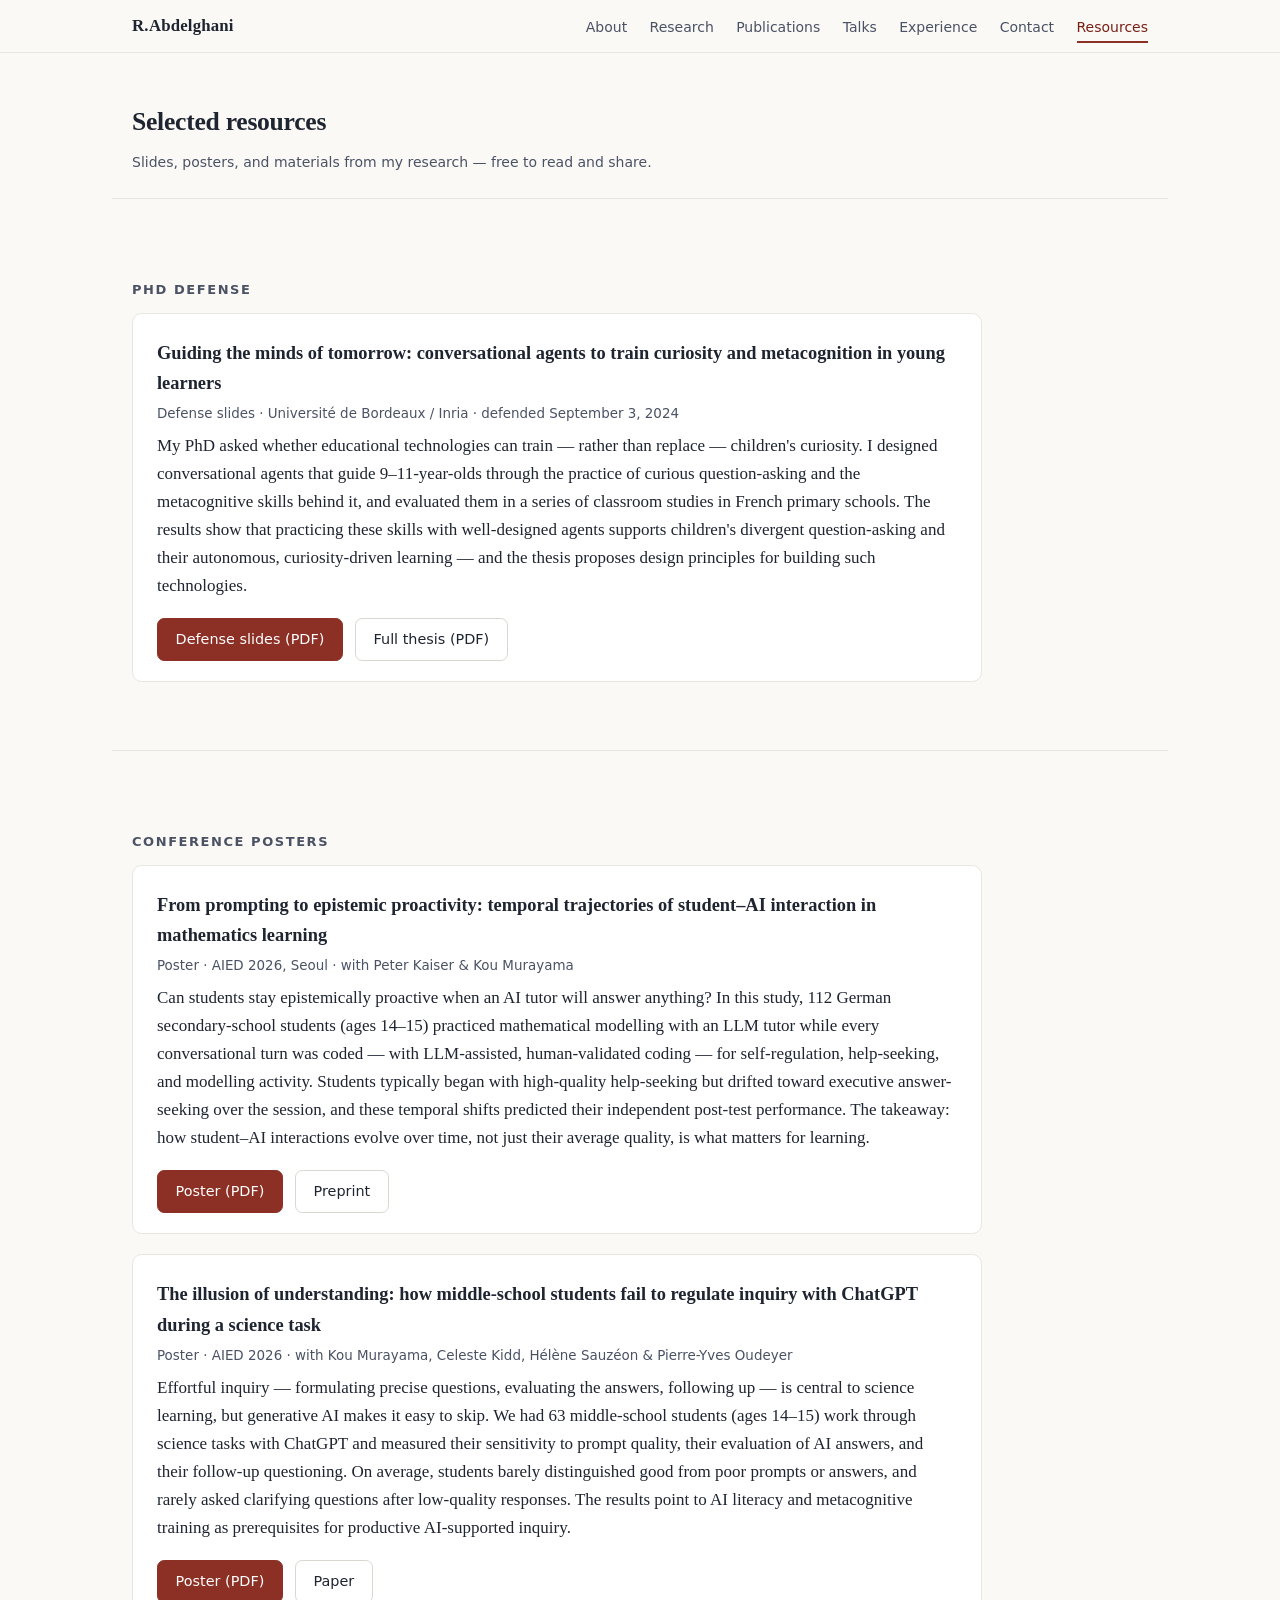
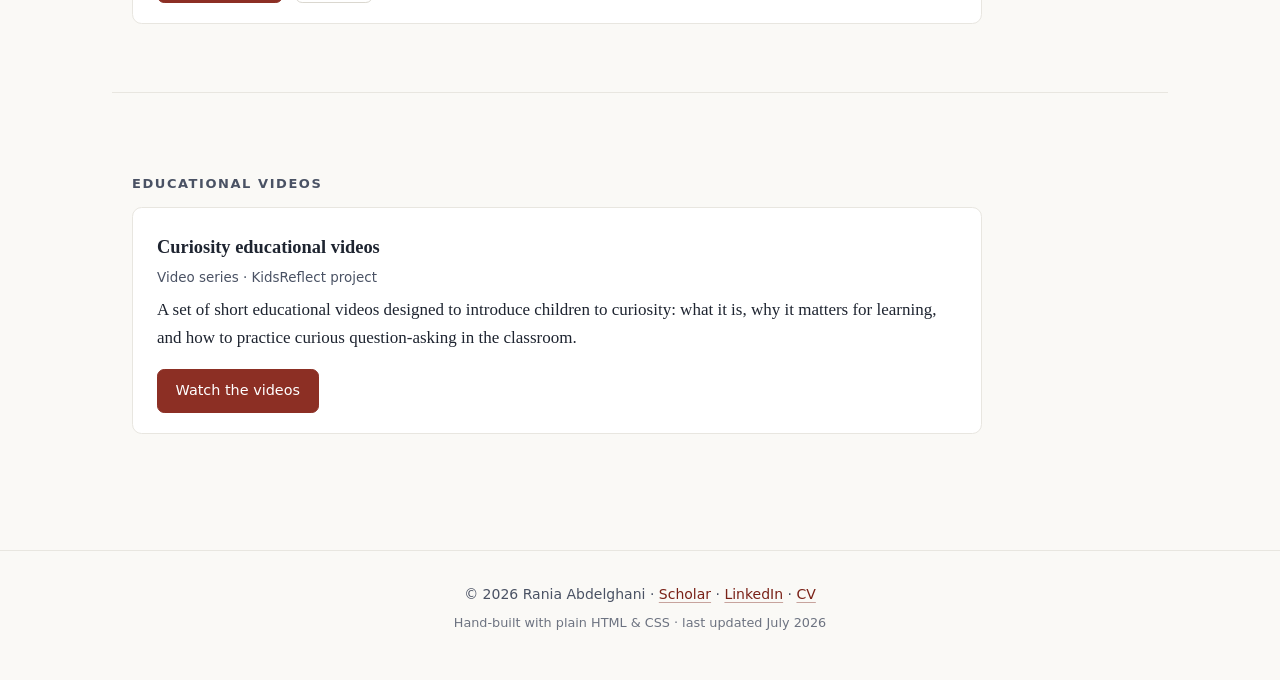
==== resources.html @ c56a7408 "feat: add resources page with defense slides, posters, and videos" ====
<!DOCTYPE html>
<html lang="en">
<head>
<meta charset="utf-8">
<meta name="viewport" content="width=device-width, initial-scale=1">
<title>Resources — Rania Abdelghani</title>
<meta name="description" content="Selected resources by Rania Abdelghani: PhD defense slides, conference posters, and educational videos on curiosity and learning with AI.">
<link rel="canonical" href="https://raniaabdelghani.github.io/resources.html">
<meta property="og:type" content="website">
<meta property="og:title" content="Resources — Rania Abdelghani">
<meta property="og:description" content="PhD defense slides, conference posters, and educational videos on curiosity and learning with AI.">
<meta property="og:url" content="https://raniaabdelghani.github.io/resources.html">
<link rel="icon" href="data:image/svg+xml,%3Csvg xmlns='http://www.w3.org/2000/svg' viewBox='0 0 100 100'%3E%3Ctext y='.9em' font-size='90'%3E%E2%9D%94%3C/text%3E%3C/svg%3E">
<link rel="stylesheet" href="assets/css/style.css">
</head>
<body>

<a class="skip-link" href="#main">Skip to content</a>

<header class="site-head" id="top">
  <nav class="nav" aria-label="Main">
    <a class="nav-name" href="index.html">R.&hairsp;Abdelghani</a>
    <button type="button" class="nav-toggle" aria-expanded="false" aria-controls="nav-menu">
      <span class="nav-toggle-bar" aria-hidden="true"></span>
      <span class="visually-hidden">Menu</span>
    </button>
    <ul class="nav-menu" id="nav-menu">
      <li><a href="index.html#about">About</a></li>
      <li><a href="index.html#research">Research</a></li>
      <li><a href="index.html#publications">Publications</a></li>
      <li><a href="index.html#talks">Talks</a></li>
      <li><a href="index.html#experience">Experience</a></li>
      <li><a href="index.html#contact">Contact</a></li>
      <li><a href="resources.html" class="active" aria-current="page">Resources</a></li>
    </ul>
  </nav>
</header>

<main id="main" tabindex="-1">

  <section class="section section-first">
    <h2>Selected resources</h2>
    <p class="section-note">Slides, posters, and materials from my research — free to read and share.</p>
  </section>

  <!-- ============ THESIS SLIDES ============ -->
  <section class="section">
    <h3 class="subhead">PhD defense</h3>
    <article class="resource">
      <h3>Guiding the minds of tomorrow: conversational agents to train curiosity and metacognition in young learners</h3>
      <p class="resource-meta">Defense slides · Université de Bordeaux / Inria · defended September 3, 2024</p>
      <p>My PhD asked whether educational technologies can train — rather than replace — children's curiosity. I designed conversational agents that guide 9–11-year-olds through the practice of curious question-asking and the metacognitive skills behind it, and evaluated them in a series of classroom studies in French primary schools. The results show that practicing these skills with well-designed agents supports children's divergent question-asking and their autonomous, curiosity-driven learning — and the thesis proposes design principles for building such technologies.</p>
      <div class="resource-actions">
        <a class="btn btn-primary" href="assets/thesis-defense-slides.pdf">Defense slides (PDF)</a>
        <a class="btn" href="assets/phd-thesis-rania-abdelghani.pdf">Full thesis (PDF)</a>
      </div>
    </article>
  </section>

  <!-- ============ POSTERS ============ -->
  <section class="section">
    <h3 class="subhead">Conference posters</h3>

    <article class="resource">
      <h3>From prompting to epistemic proactivity: temporal trajectories of student–AI interaction in mathematics learning</h3>
      <p class="resource-meta">Poster · AIED 2026, Seoul · with Peter Kaiser &amp; Kou Murayama</p>
      <p>Can students stay epistemically proactive when an AI tutor will answer anything? In this study, 112 German secondary-school students (ages 14–15) practiced mathematical modelling with an LLM tutor while every conversational turn was coded — with LLM-assisted, human-validated coding — for self-regulation, help-seeking, and modelling activity. Students typically began with high-quality help-seeking but drifted toward executive answer-seeking over the session, and these temporal shifts predicted their independent post-test performance. The takeaway: how student–AI interactions evolve over time, not just their average quality, is what matters for learning.</p>
      <div class="resource-actions">
        <a class="btn btn-primary" href="assets/poster-aied2026-epistemic-proactivity.pdf">Poster (PDF)</a>
        <a class="btn" href="https://doi.org/10.48550/arXiv.2606.28472">Preprint</a>
      </div>
    </article>

    <article class="resource">
      <h3>The illusion of understanding: how middle-school students fail to regulate inquiry with ChatGPT during a science task</h3>
      <p class="resource-meta">Poster · AIED 2026 · with Kou Murayama, Celeste Kidd, Hélène Sauzéon &amp; Pierre-Yves Oudeyer</p>
      <p>Effortful inquiry — formulating precise questions, evaluating the answers, following up — is central to science learning, but generative AI makes it easy to skip. We had 63 middle-school students (ages 14–15) work through science tasks with ChatGPT and measured their sensitivity to prompt quality, their evaluation of AI answers, and their follow-up questioning. On average, students barely distinguished good from poor prompts or answers, and rarely asked clarifying questions after low-quality responses. The results point to AI literacy and metacognitive training as prerequisites for productive AI-supported inquiry.</p>
      <div class="resource-actions">
        <a class="btn btn-primary" href="assets/poster-aied2026-illusion-of-understanding.pdf">Poster (PDF)</a>
        <a class="btn" href="https://doi.org/10.1007/978-3-032-29788-4_54">Paper</a>
      </div>
    </article>
  </section>

  <!-- ============ EDUCATIONAL VIDEOS ============ -->
  <section class="section">
    <h3 class="subhead">Educational videos</h3>
    <article class="resource">
      <h3>Curiosity educational videos</h3>
      <p class="resource-meta">Video series · KidsReflect project</p>
      <p>A set of short educational videos designed to introduce children to curiosity: what it is, why it matters for learning, and how to practice curious question-asking in the classroom.</p>
      <div class="resource-actions">
        <a class="btn btn-primary" href="https://www.dropbox.com/home/Videos-KidsReflect/Curiosity%20Educational%20Videos">Watch the videos</a>
      </div>
    </article>
  </section>

</main>

<footer class="site-foot">
  <p>© 2026 Rania Abdelghani ·
    <a href="https://scholar.google.com/citations?user=L5WCl5MAAAAJ">Scholar</a> ·
    <a href="https://www.linkedin.com/in/abdelghanir-rania/">LinkedIn</a> ·
    <a href="assets/cv-rania-abdelghani.pdf">CV</a></p>
  <p class="foot-note">Hand-built with plain HTML &amp; CSS · last updated July 2026</p>
</footer>

<script src="assets/js/main.js"></script>
</body>
</html>
---- assets/css/style.css ----
/* ============================================================
   Rania Abdelghani — personal academic site
   Palette: warm paper / fountain-pen ink / madder red accent
   Type: humanist serif (Iowan/Palatino) + system sans + mono data
   ============================================================ */

:root {
  --paper: #faf9f6;
  --paper-raised: #ffffff;
  --ink: #1e2430;
  --ink-soft: #4a5264;
  --accent: #8c2f24;
  --accent-ink: #7a2117;      /* darker, for text on paper */
  --rule: #dad7cf;
  --rule-soft: #e8e6e0;
  --serif: "Iowan Old Style", "Palatino Linotype", Palatino, "URW Palladio L", P052, Georgia, serif;
  --sans: system-ui, -apple-system, "Segoe UI", Roboto, "Noto Sans", sans-serif;
  --mono: ui-monospace, "SF Mono", Menlo, Consolas, "Liberation Mono", monospace;
  --w: 66rem;
  color-scheme: light dark;
}

@media (prefers-color-scheme: dark) {
  :root {
    --paper: #151a24;
    --paper-raised: #1c2230;
    --ink: #e9e6de;
    --ink-soft: #a9adb8;
    --accent: #e08d80;
    --accent-ink: #e08d80;
    --rule: #333b4a;
    --rule-soft: #262d3b;
  }
}

* { box-sizing: border-box; }

html { scroll-behavior: smooth; scroll-padding-top: 4.5rem; }

body {
  margin: 0;
  background: var(--paper);
  color: var(--ink);
  font-family: var(--serif);
  font-size: 1.0625rem;
  line-height: 1.65;
}

/* ---------- utilities ---------- */

.visually-hidden {
  position: absolute; width: 1px; height: 1px;
  overflow: hidden; clip: rect(0 0 0 0); white-space: nowrap;
}

.skip-link {
  position: absolute; left: 1rem; top: -3rem;
  background: var(--ink); color: var(--paper);
  padding: .5rem 1rem; border-radius: 0 0 .375rem .375rem;
  font-family: var(--sans); font-size: .875rem;
  transition: top .15s ease; z-index: 20;
}
.skip-link:focus { top: 0; }

a { color: var(--accent-ink); text-decoration-color: color-mix(in srgb, var(--accent-ink) 40%, transparent); text-underline-offset: 3px; }
a:hover { text-decoration-thickness: 2px; }

:focus-visible { outline: 2px solid var(--accent); outline-offset: 3px; border-radius: 2px; }

/* ---------- nav ---------- */

.site-head {
  position: sticky; top: 0; z-index: 10;
  background: var(--paper);
  background: color-mix(in srgb, var(--paper) 88%, transparent);
  backdrop-filter: blur(10px);
  -webkit-backdrop-filter: blur(10px);
  border-bottom: 1px solid var(--rule-soft);
}

.nav {
  max-width: var(--w); margin: 0 auto; padding: 0 1.25rem;
  display: flex; align-items: center; justify-content: space-between;
  min-height: 3.25rem;
  font-family: var(--sans);
}

.nav-name {
  font-family: var(--serif); font-weight: 700; font-size: 1.05rem;
  color: var(--ink); text-decoration: none; letter-spacing: .01em;
}

.nav-menu {
  display: flex; gap: 1.4rem; list-style: none; margin: 0; padding: 0;
}
.nav-menu a {
  color: var(--ink-soft); text-decoration: none; font-size: .875rem;
  padding: .35rem 0; border-bottom: 2px solid transparent;
}
.nav-menu a:hover { color: var(--ink); }
.nav-menu a.active { color: var(--accent-ink); border-bottom-color: var(--accent); }

.nav-toggle {
  display: none; background: none; border: 1px solid var(--rule);
  border-radius: .375rem; padding: .55rem .6rem; cursor: pointer;
}
.nav-toggle-bar, .nav-toggle-bar::before, .nav-toggle-bar::after {
  content: ""; display: block; width: 1.1rem; height: 2px;
  background: var(--ink); border-radius: 2px; position: relative;
}
.nav-toggle-bar::before { position: absolute; top: -5px; }
.nav-toggle-bar::after  { position: absolute; top: 5px; }

/* ---------- hero ---------- */

.hero { padding: 4.5rem 1.25rem 3.5rem; }

.hero-inner {
  max-width: var(--w); margin: 0 auto;
  display: grid; grid-template-columns: 1fr minmax(14rem, 19rem);
  gap: 3rem; align-items: center;
}

.kicker {
  font-family: var(--sans); font-size: .8125rem; letter-spacing: .14em;
  text-transform: uppercase; color: var(--ink-soft); margin: 0 0 1.25rem;
}

.hero-question {
  font-size: clamp(2.1rem, 5.2vw, 3.4rem);
  font-style: italic; font-weight: 400; line-height: 1.15;
  letter-spacing: -.01em;
  margin: 0 0 1.5rem; max-width: 16em;
}
.hero-question .accent { color: var(--accent-ink); }

.hero h1 {
  font-size: 1.35rem; font-weight: 700; margin: 0 0 .4rem;
}

.hero-role {
  font-family: var(--sans); font-size: .95rem; color: var(--ink-soft);
  margin: 0 0 1rem; max-width: 34em;
}

.hero-tagline { margin: 0 0 1.75rem; max-width: 36em; }

.hero-actions { display: flex; flex-wrap: wrap; gap: .75rem; margin-bottom: 1.25rem; }

.btn {
  display: inline-block; font-family: var(--sans); font-size: .9rem;
  padding: .55rem 1.1rem; border-radius: .45rem;
  border: 1px solid var(--rule); color: var(--ink);
  text-decoration: none; background: var(--paper-raised);
  transition: border-color .15s ease, transform .15s ease;
}
.btn:hover { border-color: var(--ink-soft); transform: translateY(-1px); }
.btn-primary {
  background: var(--accent); border-color: var(--accent); color: #fff;
}
.btn-primary:hover { border-color: var(--accent); filter: brightness(1.08); }
@media (prefers-color-scheme: dark) {
  .btn-primary { color: #1a120f; }
  .video-play { color: #1a120f; }
}

.hero-links {
  display: flex; gap: 1.25rem; list-style: none; margin: 0; padding: 0;
  font-family: var(--sans); font-size: .875rem;
}

.hero-portrait img {
  width: 100%; height: auto; border-radius: .6rem; display: block;
  box-shadow: 0 8px 30px rgb(0 0 0 / 12%);
}

.monogram {
  aspect-ratio: 4 / 5; border-radius: .6rem;
  background: linear-gradient(150deg, var(--paper-raised), var(--rule-soft));
  border: 1px solid var(--rule);
  display: grid; place-content: center; position: relative; overflow: hidden;
}
.monogram span:first-child {
  font-size: 4.2rem; font-weight: 700; letter-spacing: .04em; color: var(--ink-soft);
}
.monogram-q {
  position: absolute; right: -.35em; bottom: -.55em;
  font-size: 11rem; font-style: italic; color: var(--accent);
  opacity: .10; line-height: 1;
}

/* hero load-in */
@media (prefers-reduced-motion: no-preference) {
  .hero-text > * { animation: rise .6s cubic-bezier(.2,.7,.3,1) both; }
  .hero-text > *:nth-child(2) { animation-delay: .06s; }
  .hero-text > *:nth-child(3) { animation-delay: .12s; }
  .hero-text > *:nth-child(4) { animation-delay: .18s; }
  .hero-text > *:nth-child(5) { animation-delay: .24s; }
  .hero-text > *:nth-child(6) { animation-delay: .30s; }
  .hero-text > *:nth-child(7) { animation-delay: .36s; }
  @keyframes rise { from { opacity: 0; transform: translateY(.6rem); } }
}

/* ---------- sections ---------- */

.section { max-width: var(--w); margin: 0 auto; padding: 3rem 1.25rem; border-top: 1px solid var(--rule-soft); }

.section h2 {
  font-size: 1.6rem; font-weight: 700; letter-spacing: -.01em;
  margin: 0 0 1.5rem;
}

.subhead {
  font-family: var(--sans); font-size: .8125rem; letter-spacing: .12em;
  text-transform: uppercase; color: var(--ink-soft);
  margin: 2rem 0 .75rem; font-weight: 600;
}

.section-note { font-family: var(--sans); font-size: .875rem; color: var(--ink-soft); margin: 1.25rem 0 0; }
.section h2 + .section-note { margin: -1rem 0 1.5rem; }

.prose { max-width: 46em; }
.prose p { margin: 0 0 1em; }
.prose p:last-child { margin-bottom: 0; }

/* ---------- research cards ---------- */

.cards {
  display: grid; grid-template-columns: repeat(auto-fit, minmax(15rem, 1fr));
  gap: 1rem;
}

.card {
  background: var(--paper-raised); border: 1px solid var(--rule-soft);
  border-radius: .6rem; padding: 1.25rem 1.25rem 1rem;
}
.card h3 { font-size: 1.05rem; margin: 0 0 .5rem; }
.card p { font-family: var(--sans); font-size: .9rem; color: var(--ink-soft); margin: 0; line-height: 1.55; }

/* ---------- publications ---------- */

.pub-year { display: grid; grid-template-columns: 4.5rem 1fr; gap: 1rem; margin-bottom: 1.25rem; }
.pub-year h3 {
  font-family: var(--mono); font-size: .95rem; font-weight: 500;
  color: var(--ink-soft); margin: .2rem 0 0;
}

.pub-list { list-style: none; margin: 0; padding: 0; }

.pub { padding: .65rem 0 .75rem; border-bottom: 1px solid var(--rule-soft); position: relative; }
.pub:last-child { border-bottom: none; }

.pub-title { margin: 0 0 .2rem; font-size: 1rem; }
.pub-title a { color: var(--ink); }
.pub-title a:hover { color: var(--accent-ink); }

.pub-meta { margin: 0; font-family: var(--sans); font-size: .84rem; color: var(--ink-soft); }
.pub-meta .me { font-weight: 600; color: var(--ink); }

.pub-selected .pub-title::after {
  content: "★"; color: var(--accent); font-size: .8em; margin-left: .45em;
  vertical-align: .15em;
}

/* ---------- talks ---------- */

.video-facade {
  background: linear-gradient(135deg, #1e2430 0%, #3a3049 100%);
  color: #f2efe8; border-radius: .75rem; padding: 2.5rem 2rem;
  cursor: pointer; margin-bottom: .5rem;
}
.video-facade:hover .video-play { transform: scale(1.08); }
.video-facade-inner { max-width: 34em; margin: 0 auto; text-align: center; }
.video-play {
  display: grid; place-content: center; width: 3.4rem; height: 3.4rem;
  margin: 0 auto 1rem; border-radius: 50%;
  background: var(--accent); color: #fff; font-size: 1.15rem;
  padding-left: .2rem; transition: transform .15s ease;
}
.video-title { font-size: 1.1rem; margin: 0 0 .5rem; }
.video-note { font-family: var(--sans); font-size: .8rem; opacity: .8; margin: 0; }
.video-note a { color: inherit; }

.video-facade iframe {
  width: 100%; aspect-ratio: 16 / 9; border: 0; border-radius: .5rem; display: block;
}
.video-facade.playing { padding: 0; background: #000; cursor: default; }

.talk-list { list-style: none; margin: 0; padding: 0; max-width: 50em; }
.talk-list li {
  display: grid; grid-template-columns: 5.5rem 1fr; gap: 1rem;
  padding: .5rem 0; border-bottom: 1px solid var(--rule-soft);
}
.talk-list li:last-child { border-bottom: none; }
.talk-when { font-family: var(--mono); font-size: .82rem; color: var(--ink-soft); padding-top: .15rem; }
.talk-what { font-family: var(--sans); font-size: .92rem; }
.award { color: var(--accent-ink); font-weight: 600; }

/* ---------- timeline ---------- */

.twocol { display: grid; grid-template-columns: 1fr 1fr; gap: 2.5rem; }

.timeline { list-style: none; margin: 0; padding: 0; }
.timeline li {
  display: grid; grid-template-columns: 4.5rem 1fr; gap: 1rem;
  padding: .45rem 0 .45rem .9rem; border-left: 2px solid var(--rule);
}
.timeline .tl-when { font-family: var(--mono); font-size: .82rem; color: var(--ink-soft); padding-top: .15rem; }
.timeline div { font-family: var(--sans); font-size: .92rem; line-height: 1.5; }

/* ---------- resources page ---------- */

.section-first { border-top: none; padding-bottom: 0; }

.resource {
  background: var(--paper-raised); border: 1px solid var(--rule-soft);
  border-radius: .6rem; padding: 1.5rem 1.5rem 1.25rem;
  margin-bottom: 1.25rem; max-width: 50em;
}
.resource h3 { font-size: 1.15rem; margin: 0 0 .3rem; }
.resource p { margin: 0 0 .5em; }
.resource-meta {
  font-family: var(--sans); font-size: .84rem; color: var(--ink-soft);
  margin: 0 0 .9rem;
}
.resource-actions { display: flex; flex-wrap: wrap; gap: .75rem; margin-top: 1.1rem; }

/* ---------- contact / footer ---------- */

.email-slot a { font-weight: 600; }

.site-foot {
  border-top: 1px solid var(--rule-soft); margin-top: 3rem;
  padding: 2rem 1.25rem 2.5rem; text-align: center;
  font-family: var(--sans); font-size: .875rem; color: var(--ink-soft);
}
.site-foot p { max-width: var(--w); margin: 0 auto .4rem; }
.foot-note { font-size: .8rem; opacity: .8; }

/* ---------- responsive ---------- */

@media (max-width: 768px) {
  .nav-toggle { display: block; }
  .nav-menu {
    display: none; position: absolute; top: 100%; left: 0; right: 0;
    flex-direction: column; gap: 0;
    background: var(--paper); border-bottom: 1px solid var(--rule);
    padding: .5rem 1.25rem 1rem;
  }
  .nav-menu.open { display: flex; }
  .nav-menu a { display: block; padding: .55rem 0; font-size: 1rem; }

  .hero { padding-top: 2.5rem; }
  .hero-inner { grid-template-columns: 1fr; gap: 2rem; }
  .hero-portrait { order: -1; max-width: 13rem; }

  .twocol { grid-template-columns: 1fr; gap: 1.5rem; }
  .pub-year { grid-template-columns: 1fr; gap: .25rem; }
  .talk-list li { grid-template-columns: 4.5rem 1fr; gap: .75rem; }
}

/* ---------- print ---------- */

@media print {
  .site-head, .video-facade, .hero-actions, .skip-link { display: none; }
  body { font-size: 11pt; }
  a { color: inherit; text-decoration: none; }
}
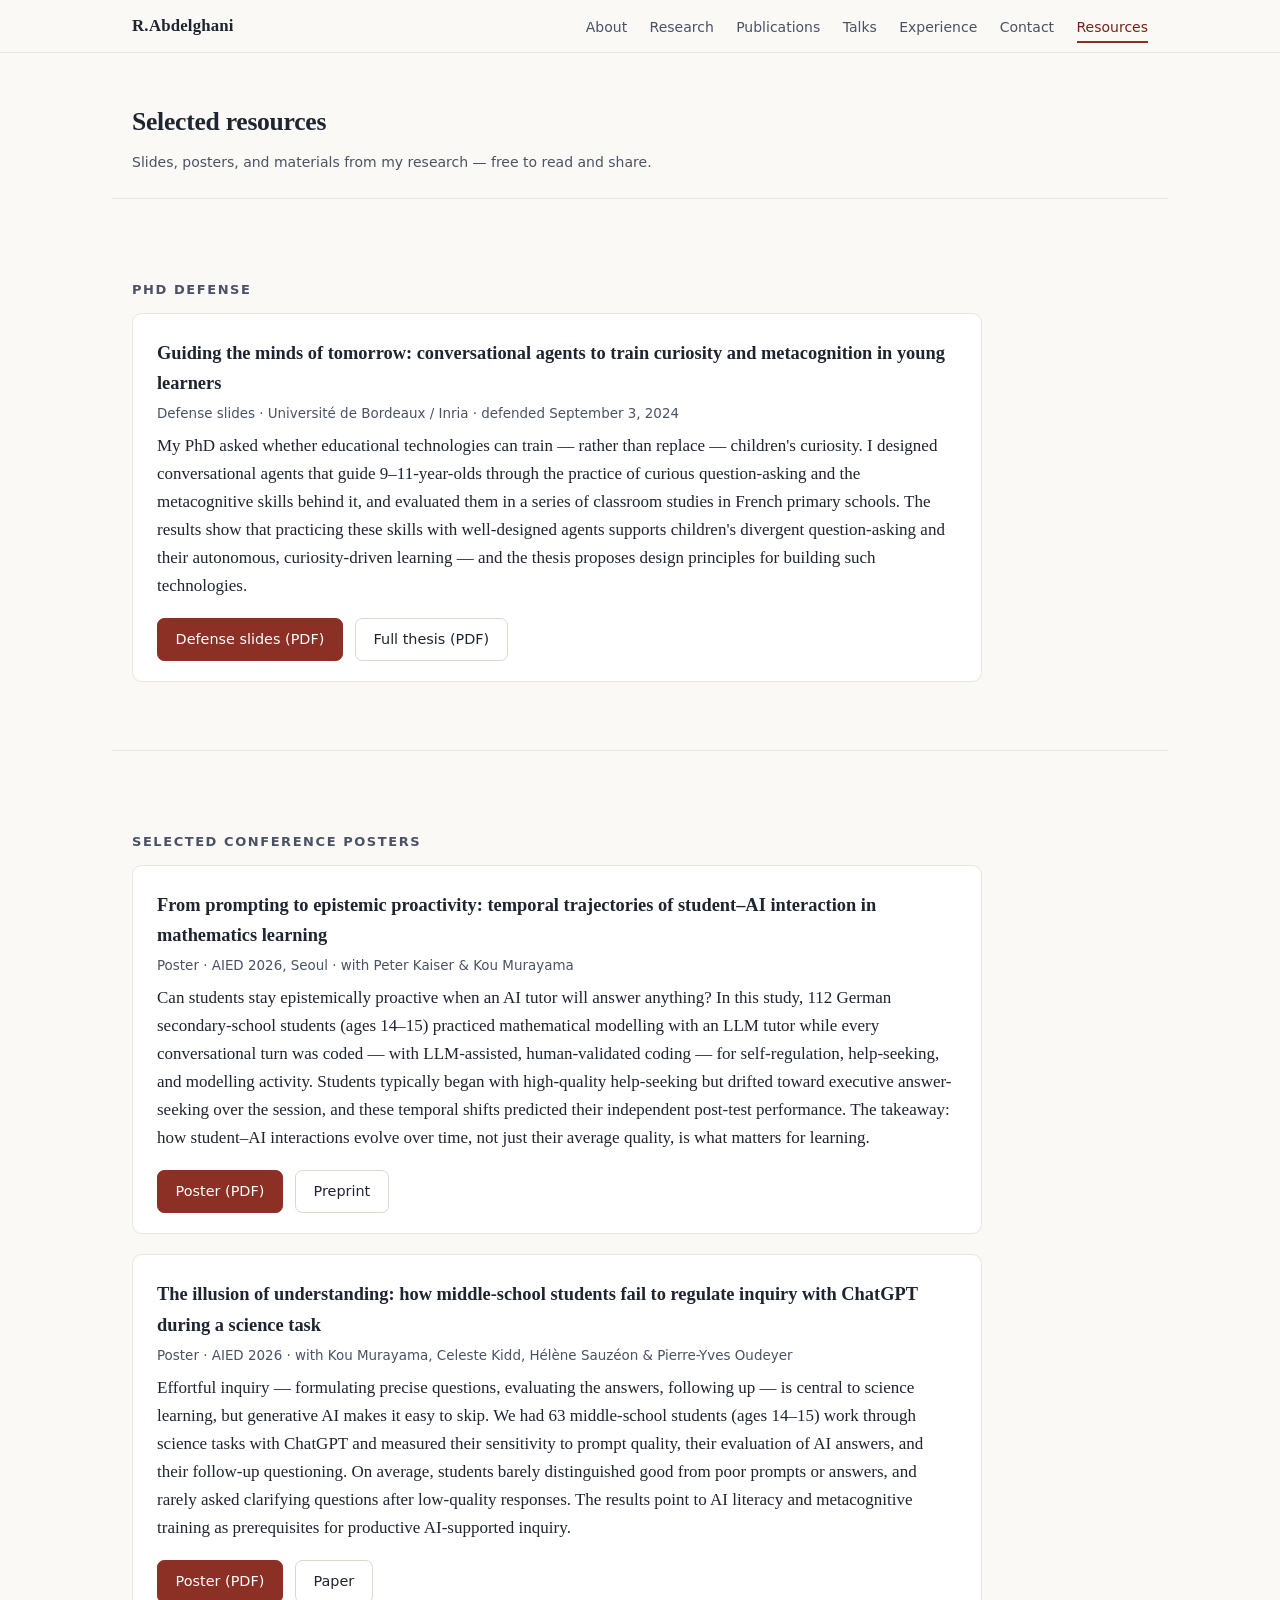
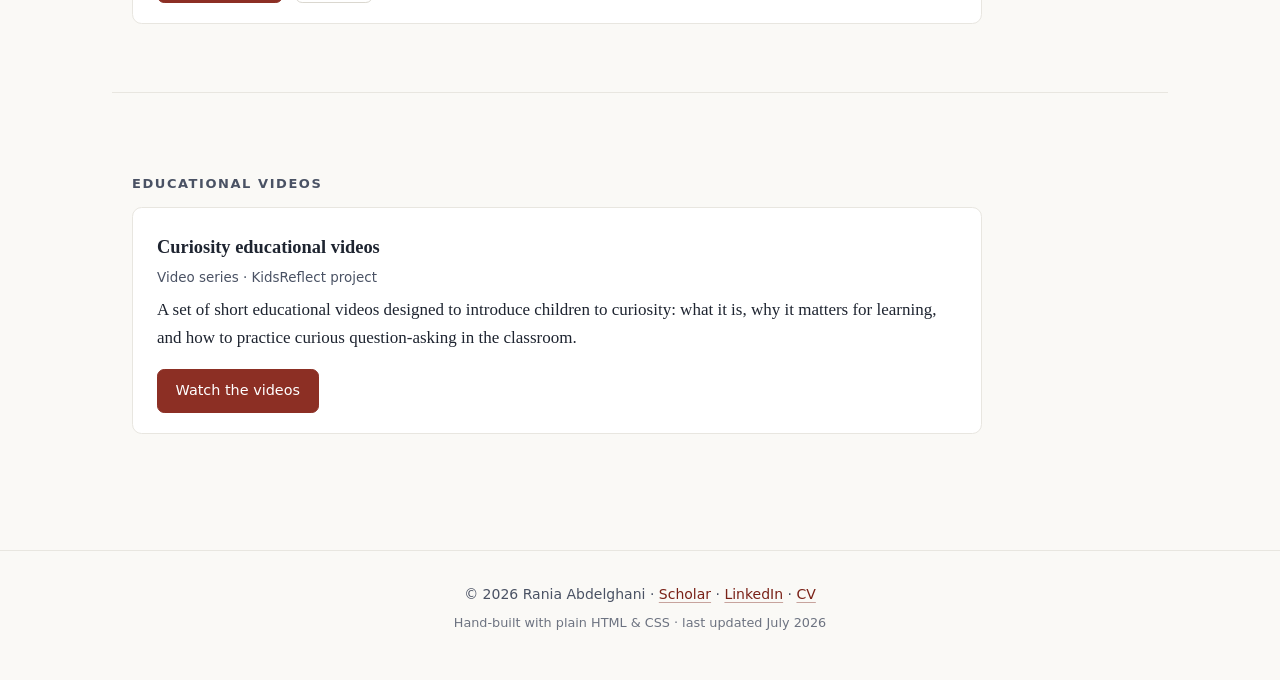
==== commit 25a95b02: "content: rename posters heading to selected conference posters" ====
--- a/resources.html
+++ b/resources.html
@@ -59,7 +59,7 @@
 
   <!-- ============ POSTERS ============ -->
   <section class="section">
-    <h3 class="subhead">Conference posters</h3>
+    <h3 class="subhead">Selected conference posters</h3>
 
     <article class="resource">
       <h3>From prompting to epistemic proactivity: temporal trajectories of student–AI interaction in mathematics learning</h3>
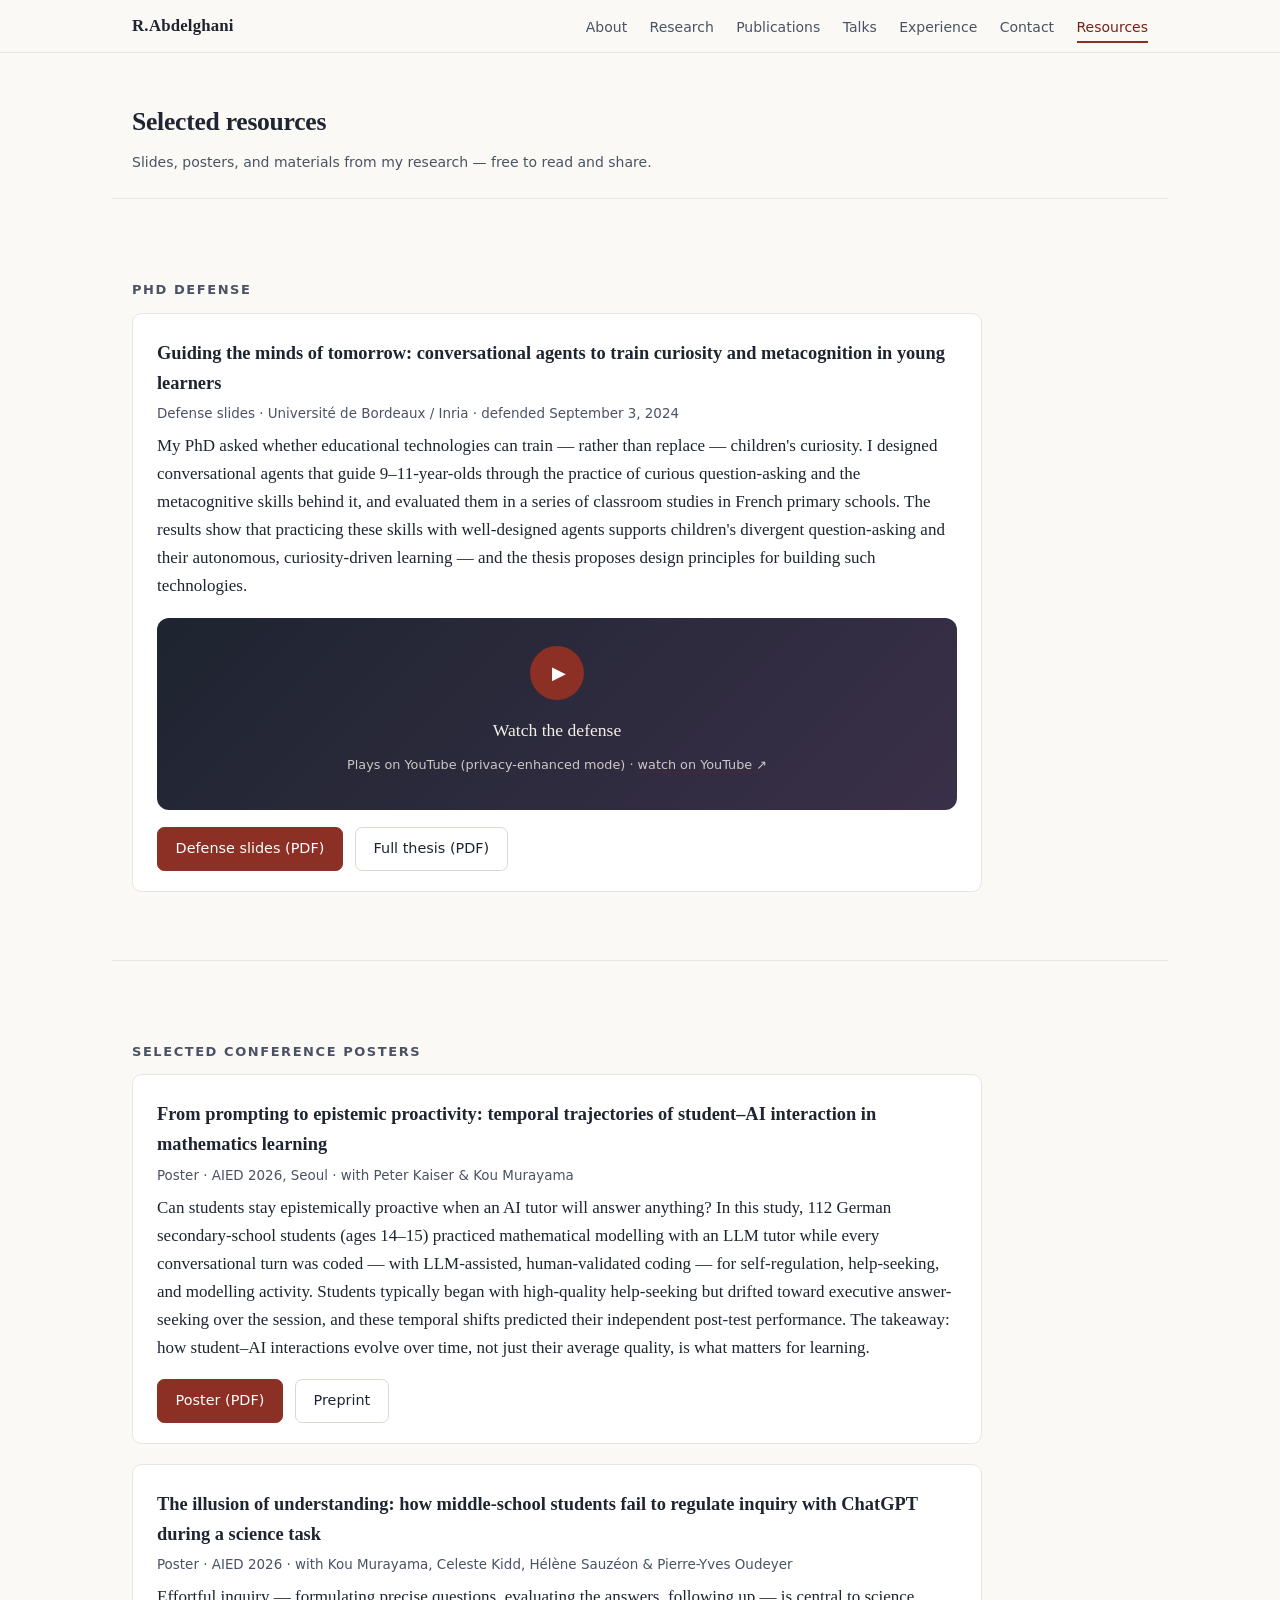
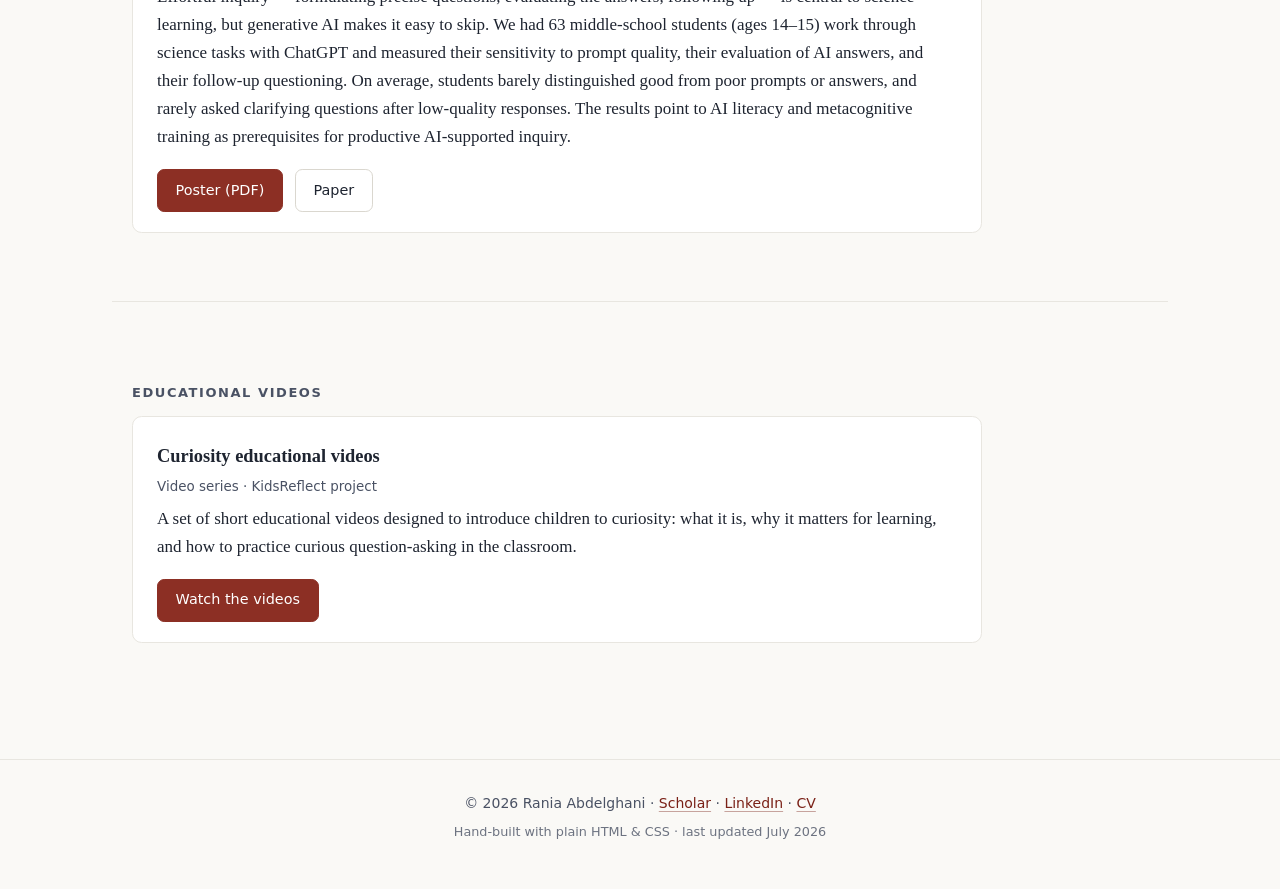
==== commit 3547f841: "content: move defense video from talks to resources PhD section" ====
--- a/resources.html
+++ b/resources.html
@@ -50,6 +50,14 @@
       <h3>Guiding the minds of tomorrow: conversational agents to train curiosity and metacognition in young learners</h3>
       <p class="resource-meta">Defense slides · Université de Bordeaux / Inria · defended September 3, 2024</p>
       <p>My PhD asked whether educational technologies can train — rather than replace — children's curiosity. I designed conversational agents that guide 9–11-year-olds through the practice of curious question-asking and the metacognitive skills behind it, and evaluated them in a series of classroom studies in French primary schools. The results show that practicing these skills with well-designed agents supports children's divergent question-asking and their autonomous, curiosity-driven learning — and the thesis proposes design principles for building such technologies.</p>
+      <div class="video-facade" id="defense-video" role="button" tabindex="0"
+           aria-label="Play video: PhD defense — Conversational agents to train curiosity and metacognition in learners">
+        <div class="video-facade-inner">
+          <span class="video-play" aria-hidden="true">▶</span>
+          <p class="video-title">Watch the defense</p>
+          <p class="video-note">Plays on YouTube (privacy-enhanced mode) · <a href="https://www.youtube.com/watch?v=6RQIQZORWro">watch on YouTube ↗</a></p>
+        </div>
+      </div>
       <div class="resource-actions">
         <a class="btn btn-primary" href="assets/thesis-defense-slides.pdf">Defense slides (PDF)</a>
         <a class="btn" href="assets/phd-thesis-rania-abdelghani.pdf">Full thesis (PDF)</a>
--- a/assets/css/style.css
+++ b/assets/css/style.css
@@ -324,6 +324,7 @@
   margin: 0 0 .9rem;
 }
 .resource-actions { display: flex; flex-wrap: wrap; gap: .75rem; margin-top: 1.1rem; }
+.resource .video-facade { margin-top: 1.1rem; padding: 1.75rem 1.5rem; }
 
 /* ---------- contact / footer ---------- */
 
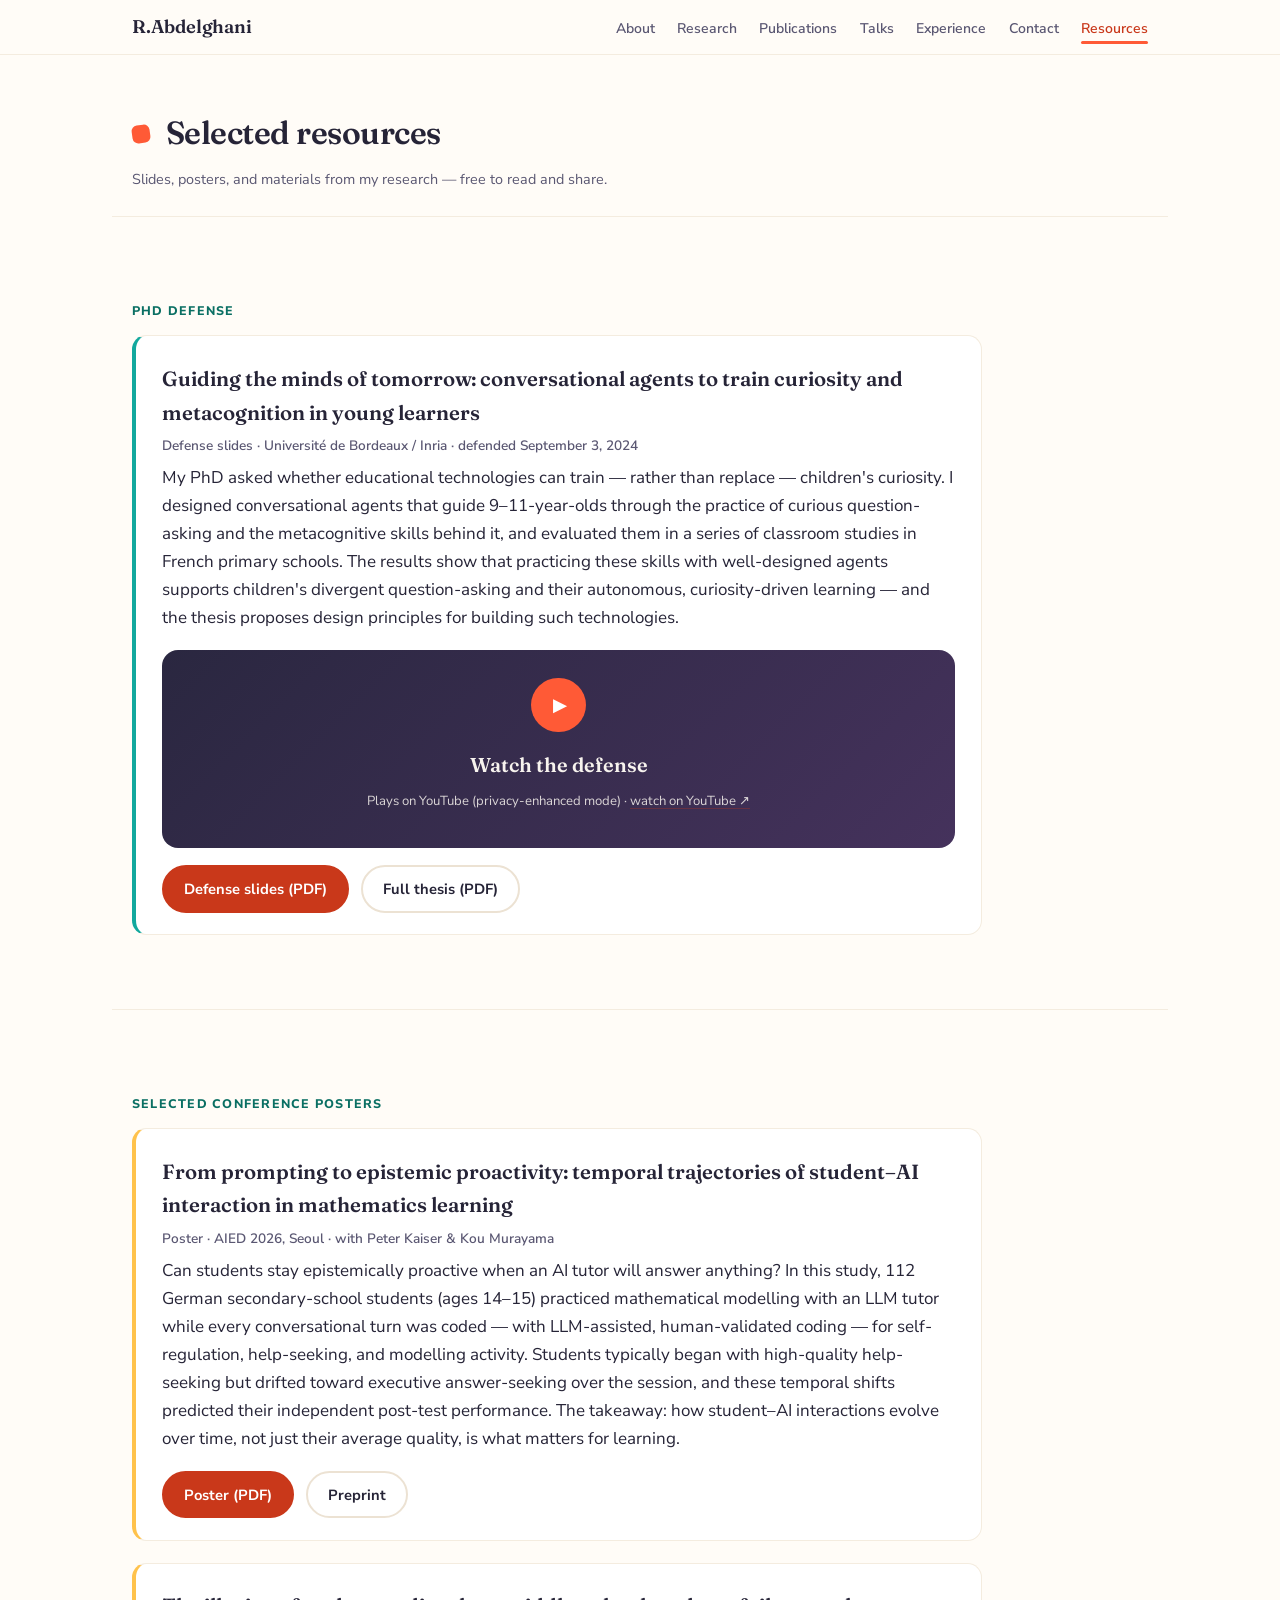
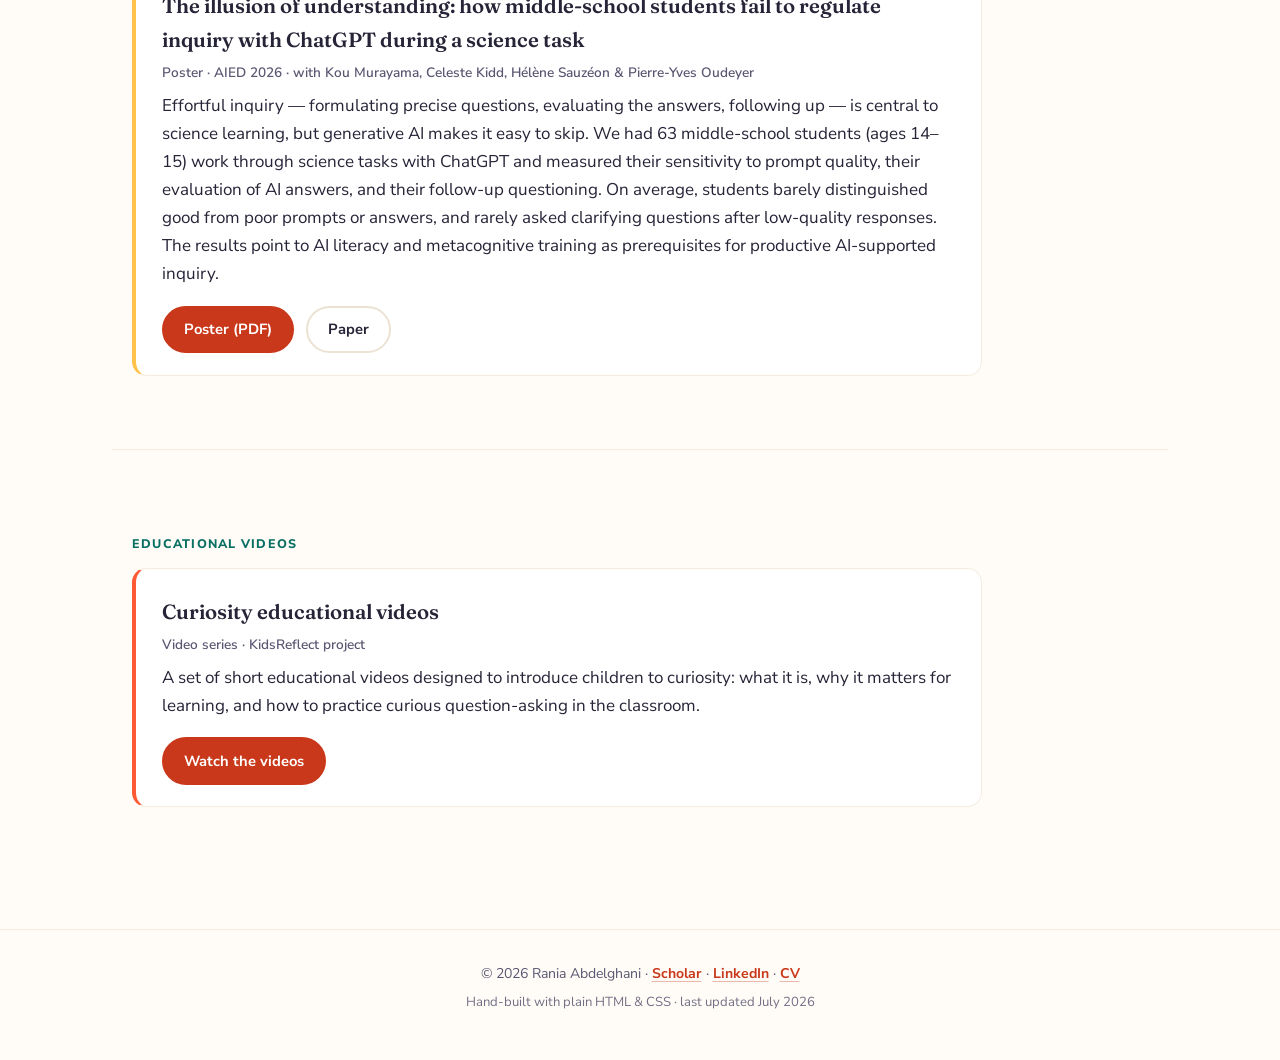
==== commit e4611a33: "feat: brighten site with playful 'curious' theme - Rebuild stylesheet: sunlit cream palette with cor" ====
--- a/resources.html
+++ b/resources.html
@@ -11,6 +11,9 @@
 <meta property="og:description" content="PhD defense slides, conference posters, and educational videos on curiosity and learning with AI.">
 <meta property="og:url" content="https://raniaabdelghani.github.io/resources.html">
 <link rel="icon" href="data:image/svg+xml,%3Csvg xmlns='http://www.w3.org/2000/svg' viewBox='0 0 100 100'%3E%3Ctext y='.9em' font-size='90'%3E%E2%9D%94%3C/text%3E%3C/svg%3E">
+<link rel="preconnect" href="https://fonts.googleapis.com">
+<link rel="preconnect" href="https://fonts.gstatic.com" crossorigin>
+<link rel="stylesheet" href="https://fonts.googleapis.com/css2?family=Fraunces:ital,opsz,wght@0,9..144,400..900;1,9..144,400..600&family=Nunito+Sans:ital,wght@0,400;0,600;0,700;0,800;1,400&display=swap">
 <link rel="stylesheet" href="assets/css/style.css">
 </head>
 <body>
--- a/assets/css/style.css
+++ b/assets/css/style.css
@@ -1,36 +1,85 @@
 /* ============================================================
    Rania Abdelghani — personal academic site
-   Palette: warm paper / fountain-pen ink / madder red accent
-   Type: humanist serif (Iowan/Palatino) + system sans + mono data
+   Direction: "Curious" — bright, warm, playful
+   Palette: sunlit cream / indigo ink / coral · teal · sun
+   Type: Fraunces (display) + Nunito Sans (body/ui) + mono data
+   Signature: floating "?", coral swoosh, sun highlighter
    ============================================================ */
 
 :root {
-  --paper: #faf9f6;
+  /* surfaces */
+  --paper: #fffcf7;
   --paper-raised: #ffffff;
-  --ink: #1e2430;
-  --ink-soft: #4a5264;
-  --accent: #8c2f24;
-  --accent-ink: #7a2117;      /* darker, for text on paper */
-  --rule: #dad7cf;
-  --rule-soft: #e8e6e0;
-  --serif: "Iowan Old Style", "Palatino Linotype", Palatino, "URW Palladio L", P052, Georgia, serif;
-  --sans: system-ui, -apple-system, "Segoe UI", Roboto, "Noto Sans", sans-serif;
+  --paper-sunk: #fbf2e6;
+
+  /* ink */
+  --ink: #262437;
+  --ink-soft: #5a5772;
+
+  /* accents — bright versions are for DECORATION only */
+  --coral: #ff5a36;         /* swoosh, floating ?, dots, borders, hovers */
+  --coral-ink: #c9381a;     /* links, button fill, coral text (AA on paper) */
+  --teal: #12a89d;
+  --teal-ink: #0a6f63;
+  --sun: #ffc24b;
+  --sun-soft: #ffe3a3;
+
+  /* pastel picture-frame cycle — theme-tied only */
+  --frame-coral: #ffc2b0;
+  --frame-teal: #a7e6de;
+  --frame-sun: #ffe1a6;
+
+  /* lines */
+  --rule: #ece2d3;
+  --rule-soft: #f4ecdf;
+
+  --display: "Fraunces", "Iowan Old Style", Georgia, serif;
+  --sans: "Nunito Sans", system-ui, -apple-system, "Segoe UI", Roboto, sans-serif;
   --mono: ui-monospace, "SF Mono", Menlo, Consolas, "Liberation Mono", monospace;
+
+  /* hand-drawn coral underline (bright coral) */
+  --swoosh: url("data:image/svg+xml,%3Csvg xmlns='http://www.w3.org/2000/svg' viewBox='0 0 300 18' preserveAspectRatio='none'%3E%3Cpath d='M5 12 C70 3 150 3 210 9 C250 13 275 12 295 7' fill='none' stroke='%23ff5a36' stroke-width='5' stroke-linecap='round'/%3E%3C/svg%3E");
+
   --w: 66rem;
   color-scheme: light dark;
 }
 
 @media (prefers-color-scheme: dark) {
   :root {
-    --paper: #151a24;
-    --paper-raised: #1c2230;
-    --ink: #e9e6de;
-    --ink-soft: #a9adb8;
-    --accent: #e08d80;
-    --accent-ink: #e08d80;
-    --rule: #333b4a;
-    --rule-soft: #262d3b;
+    --paper: #1b1a26;
+    --paper-raised: #232232;
+    --paper-sunk: #201f2c;
+    --ink: #efeaf3;
+    --ink-soft: #a8a4bb;
+    --coral: #ff7a5c;
+    --coral-ink: #ff8a6b;
+    --teal: #35d0c3;
+    --teal-ink: #48d8cb;
+    --sun: #ffce5f;
+    --sun-soft: #ffe3a3;
+    --frame-coral: #ff9e86;
+    --frame-teal: #6fd6c9;
+    --frame-sun: #ffd486;
+    --rule: #34324a;
+    --rule-soft: #2a2839;
+    --swoosh: url("data:image/svg+xml,%3Csvg xmlns='http://www.w3.org/2000/svg' viewBox='0 0 300 18' preserveAspectRatio='none'%3E%3Cpath d='M5 12 C70 3 150 3 210 9 C250 13 275 12 295 7' fill='none' stroke='%23ff7a5c' stroke-width='5' stroke-linecap='round'/%3E%3C/svg%3E");
   }
+}
+
+/* smoothly interpolable frame colour (registered → fades instead of snapping) */
+@property --frame {
+  syntax: "<color>";
+  inherits: false;
+  initial-value: #ffe1a6;
+}
+@keyframes frameCycle {
+  0%   { --frame: var(--frame-coral); transform: rotate(0deg); }
+  16%  { transform: rotate(2deg); }
+  33%  { --frame: var(--frame-teal);  transform: rotate(0deg); }
+  50%  { transform: rotate(2deg); }
+  66%  { --frame: var(--frame-sun);   transform: rotate(0deg); }
+  83%  { transform: rotate(2deg); }
+  100% { --frame: var(--frame-coral); transform: rotate(0deg); }
 }
 
 * { box-sizing: border-box; }
@@ -41,9 +90,11 @@
   margin: 0;
   background: var(--paper);
   color: var(--ink);
-  font-family: var(--serif);
+  font-family: var(--sans);
   font-size: 1.0625rem;
   line-height: 1.65;
+  font-optical-sizing: auto;
+  -webkit-font-smoothing: antialiased;
 }
 
 /* ---------- utilities ---------- */
@@ -56,23 +107,41 @@
 .skip-link {
   position: absolute; left: 1rem; top: -3rem;
   background: var(--ink); color: var(--paper);
-  padding: .5rem 1rem; border-radius: 0 0 .375rem .375rem;
-  font-family: var(--sans); font-size: .875rem;
+  padding: .5rem 1rem; border-radius: 0 0 .6rem .6rem;
+  font-family: var(--sans); font-size: .875rem; font-weight: 700;
   transition: top .15s ease; z-index: 20;
 }
 .skip-link:focus { top: 0; }
 
-a { color: var(--accent-ink); text-decoration-color: color-mix(in srgb, var(--accent-ink) 40%, transparent); text-underline-offset: 3px; }
+a {
+  color: var(--coral-ink);
+  text-decoration-color: color-mix(in srgb, var(--coral-ink) 35%, transparent);
+  text-underline-offset: 3px;
+}
 a:hover { text-decoration-thickness: 2px; }
 
-:focus-visible { outline: 2px solid var(--accent); outline-offset: 3px; border-radius: 2px; }
+:focus-visible { outline: 2.5px solid var(--coral); outline-offset: 3px; border-radius: 3px; }
+
+/* sun-yellow highlighter marker — "a curious mind marking the page" */
+.hl {
+  background: linear-gradient(103deg, var(--sun-soft), var(--sun)) no-repeat;
+  background-size: 100% 44%;
+  background-position: 0 82%;
+  padding: 0 .08em;
+  border-radius: .1em;
+}
+@media (prefers-color-scheme: dark) {
+  .hl {
+    color: var(--ink);
+    background: linear-gradient(transparent 58%, color-mix(in srgb, var(--sun) 42%, transparent) 0) no-repeat;
+  }
+}
 
 /* ---------- nav ---------- */
 
 .site-head {
   position: sticky; top: 0; z-index: 10;
-  background: var(--paper);
-  background: color-mix(in srgb, var(--paper) 88%, transparent);
+  background: color-mix(in srgb, var(--paper) 85%, transparent);
   backdrop-filter: blur(10px);
   -webkit-backdrop-filter: blur(10px);
   border-bottom: 1px solid var(--rule-soft);
@@ -81,31 +150,41 @@
 .nav {
   max-width: var(--w); margin: 0 auto; padding: 0 1.25rem;
   display: flex; align-items: center; justify-content: space-between;
-  min-height: 3.25rem;
+  min-height: 3.4rem;
   font-family: var(--sans);
 }
 
 .nav-name {
-  font-family: var(--serif); font-weight: 700; font-size: 1.05rem;
-  color: var(--ink); text-decoration: none; letter-spacing: .01em;
-}
+  font-family: var(--display); font-weight: 600; font-size: 1.15rem;
+  color: var(--ink); text-decoration: none; letter-spacing: -.01em;
+}
+.nav-name:hover { color: var(--coral-ink); }
 
 .nav-menu {
   display: flex; gap: 1.4rem; list-style: none; margin: 0; padding: 0;
 }
 .nav-menu a {
-  color: var(--ink-soft); text-decoration: none; font-size: .875rem;
-  padding: .35rem 0; border-bottom: 2px solid transparent;
+  position: relative;
+  color: var(--ink-soft); text-decoration: none;
+  font-size: .875rem; font-weight: 600;
+  padding: .35rem 0;
+}
+.nav-menu a::after {
+  content: ""; position: absolute; left: 0; right: 0; bottom: -.05rem;
+  height: 2.5px; border-radius: 2px; background: var(--coral);
+  transform: scaleX(0); transform-origin: left; transition: transform .2s ease;
 }
 .nav-menu a:hover { color: var(--ink); }
-.nav-menu a.active { color: var(--accent-ink); border-bottom-color: var(--accent); }
+.nav-menu a:hover::after { transform: scaleX(1); }
+.nav-menu a.active { color: var(--coral-ink); }
+.nav-menu a.active::after { transform: scaleX(1); }
 
 .nav-toggle {
-  display: none; background: none; border: 1px solid var(--rule);
-  border-radius: .375rem; padding: .55rem .6rem; cursor: pointer;
+  display: none; background: none; border: 1.5px solid var(--rule);
+  border-radius: .6rem; padding: .55rem .6rem; cursor: pointer;
 }
 .nav-toggle-bar, .nav-toggle-bar::before, .nav-toggle-bar::after {
-  content: ""; display: block; width: 1.1rem; height: 2px;
+  content: ""; display: block; width: 1.1rem; height: 2.5px;
   background: var(--ink); border-radius: 2px; position: relative;
 }
 .nav-toggle-bar::before { position: absolute; top: -5px; }
@@ -113,80 +192,122 @@
 
 /* ---------- hero ---------- */
 
-.hero { padding: 4.5rem 1.25rem 3.5rem; }
+.hero {
+  padding: 4.5rem 1.25rem 3.5rem;
+  background: radial-gradient(120% 85% at 88% -5%, color-mix(in srgb, var(--coral) 9%, transparent), transparent 62%);
+}
 
 .hero-inner {
+  position: relative;
   max-width: var(--w); margin: 0 auto;
   display: grid; grid-template-columns: 1fr minmax(14rem, 19rem);
   gap: 3rem; align-items: center;
 }
+.hero-text, .hero-portrait { position: relative; z-index: 1; }
+
+/* the signature: a big, curious question mark hanging in the air */
+.floating-q {
+  position: absolute; z-index: 0; top: -3.2rem; right: 2%;
+  font-family: var(--display); font-style: italic; font-weight: 600;
+  font-size: clamp(9rem, 20vw, 17rem); line-height: 1;
+  color: var(--coral); opacity: .12; pointer-events: none;
+  user-select: none;
+}
+@media (prefers-reduced-motion: no-preference) {
+  .floating-q { animation: bob 6s ease-in-out infinite; }
+  @keyframes bob {
+    50% { transform: translateY(-.6rem) rotate(-3deg); }
+  }
+}
 
 .kicker {
-  font-family: var(--sans); font-size: .8125rem; letter-spacing: .14em;
-  text-transform: uppercase; color: var(--ink-soft); margin: 0 0 1.25rem;
-}
-
-.hero-question {
-  font-size: clamp(2.1rem, 5.2vw, 3.4rem);
-  font-style: italic; font-weight: 400; line-height: 1.15;
-  letter-spacing: -.01em;
-  margin: 0 0 1.5rem; max-width: 16em;
-}
-.hero-question .accent { color: var(--accent-ink); }
+  display: inline-block;
+  font-family: var(--sans); font-size: .72rem; font-weight: 800;
+  letter-spacing: .12em; text-transform: uppercase;
+  color: var(--coral-ink);
+  background: color-mix(in srgb, var(--coral) 12%, var(--paper));
+  padding: .3rem .7rem; border-radius: 999px;
+  margin: 0 0 1.4rem;
+}
 
 .hero h1 {
-  font-size: 1.35rem; font-weight: 700; margin: 0 0 .4rem;
+  position: relative; display: inline-block;
+  font-family: var(--display); font-weight: 600;
+  font-size: clamp(2.6rem, 6vw, 4.1rem); line-height: 1.02;
+  letter-spacing: -.02em;
+  margin: 0 0 1.3rem;
+}
+.hero h1::after {
+  content: ""; position: absolute; left: -.02em; right: -.02em; bottom: -.22em;
+  height: .34em; background: var(--swoosh) no-repeat; background-size: 100% 100%;
 }
 
 .hero-role {
-  font-family: var(--sans); font-size: .95rem; color: var(--ink-soft);
+  font-family: var(--sans); font-size: 1rem; font-weight: 600; color: var(--ink-soft);
   margin: 0 0 1rem; max-width: 34em;
 }
 
-.hero-tagline { margin: 0 0 1.75rem; max-width: 36em; }
+.hero-tagline { margin: 0 0 1.75rem; max-width: 36em; font-size: 1.12rem; }
+.hero-tagline em { font-style: italic; color: var(--teal-ink); font-weight: 700; }
 
 .hero-actions { display: flex; flex-wrap: wrap; gap: .75rem; margin-bottom: 1.25rem; }
 
 .btn {
-  display: inline-block; font-family: var(--sans); font-size: .9rem;
-  padding: .55rem 1.1rem; border-radius: .45rem;
-  border: 1px solid var(--rule); color: var(--ink);
+  display: inline-block; font-family: var(--sans); font-size: .92rem; font-weight: 700;
+  padding: .6rem 1.25rem; border-radius: 999px;
+  border: 2px solid var(--rule); color: var(--ink);
   text-decoration: none; background: var(--paper-raised);
-  transition: border-color .15s ease, transform .15s ease;
-}
-.btn:hover { border-color: var(--ink-soft); transform: translateY(-1px); }
+  transition: transform .15s ease, border-color .15s ease, box-shadow .15s ease;
+}
+.btn:hover { border-color: var(--ink-soft); transform: translateY(-2px); }
 .btn-primary {
-  background: var(--accent); border-color: var(--accent); color: #fff;
-}
-.btn-primary:hover { border-color: var(--accent); filter: brightness(1.08); }
+  background: var(--coral-ink); border-color: var(--coral-ink); color: #fff;
+}
+.btn-primary:hover {
+  border-color: var(--coral-ink); transform: translateY(-2px);
+  box-shadow: 0 8px 18px color-mix(in srgb, var(--coral) 40%, transparent);
+}
 @media (prefers-color-scheme: dark) {
-  .btn-primary { color: #1a120f; }
-  .video-play { color: #1a120f; }
+  .btn-primary { color: #201409; }
+  .video-play { color: #201409; }
 }
 
 .hero-links {
   display: flex; gap: 1.25rem; list-style: none; margin: 0; padding: 0;
-  font-family: var(--sans); font-size: .875rem;
+  font-family: var(--sans); font-size: .9rem; font-weight: 700;
 }
 
 .hero-portrait img {
-  width: 100%; height: auto; border-radius: .6rem; display: block;
-  box-shadow: 0 8px 30px rgb(0 0 0 / 12%);
+  width: 100%; height: auto; border-radius: 1rem; display: block;
+  border: 3px solid var(--paper-raised);
+  --frame: var(--frame-sun);
+  box-shadow: 14px 14px 0 var(--frame);
+}
+.hero-portrait img:hover, .monogram:hover {
+  animation-play-state: paused;   /* hover to freeze the colour + angle */
 }
 
 .monogram {
-  aspect-ratio: 4 / 5; border-radius: .6rem;
-  background: linear-gradient(150deg, var(--paper-raised), var(--rule-soft));
-  border: 1px solid var(--rule);
+  aspect-ratio: 4 / 5; border-radius: 1rem;
+  background: linear-gradient(150deg, var(--paper-raised), var(--paper-sunk));
+  border: 3px solid var(--paper-raised);
+  --frame: var(--frame-sun);
+  box-shadow: 14px 14px 0 var(--frame);
   display: grid; place-content: center; position: relative; overflow: hidden;
 }
+
+/* continuous pastel frame cycle (coral → mint → sun), motion-safe */
+@media (prefers-reduced-motion: no-preference) {
+  .hero-portrait img, .monogram { animation: frameCycle 8s ease-in-out infinite; }
+}
 .monogram span:first-child {
-  font-size: 4.2rem; font-weight: 700; letter-spacing: .04em; color: var(--ink-soft);
+  font-family: var(--display); font-size: 4.4rem; font-weight: 600;
+  letter-spacing: .02em; color: var(--ink-soft);
 }
 .monogram-q {
-  position: absolute; right: -.35em; bottom: -.55em;
-  font-size: 11rem; font-style: italic; color: var(--accent);
-  opacity: .10; line-height: 1;
+  position: absolute; right: -.3em; bottom: -.5em;
+  font-family: var(--display); font-size: 11rem; font-style: italic;
+  color: var(--coral); opacity: .16; line-height: 1;
 }
 
 /* hero load-in */
@@ -197,104 +318,138 @@
   .hero-text > *:nth-child(4) { animation-delay: .18s; }
   .hero-text > *:nth-child(5) { animation-delay: .24s; }
   .hero-text > *:nth-child(6) { animation-delay: .30s; }
-  .hero-text > *:nth-child(7) { animation-delay: .36s; }
   @keyframes rise { from { opacity: 0; transform: translateY(.6rem); } }
 }
 
 /* ---------- sections ---------- */
 
-.section { max-width: var(--w); margin: 0 auto; padding: 3rem 1.25rem; border-top: 1px solid var(--rule-soft); }
+.section { max-width: var(--w); margin: 0 auto; padding: 3.25rem 1.25rem; border-top: 1px solid var(--rule-soft); }
 
 .section h2 {
-  font-size: 1.6rem; font-weight: 700; letter-spacing: -.01em;
-  margin: 0 0 1.5rem;
-}
+  font-family: var(--display); font-size: 2rem; font-weight: 600;
+  letter-spacing: -.015em; margin: 0 0 1.5rem;
+}
+/* playful building-block marker before each heading, cycling accents */
+.section h2::before {
+  content: ""; display: inline-block;
+  width: .55em; height: .55em; border-radius: .18em;
+  margin-right: .5em; transform: translateY(-.06em) rotate(-8deg);
+  background: var(--coral);
+}
+.section:nth-of-type(3n+2) h2::before { background: var(--teal); }
+.section:nth-of-type(3n)   h2::before { background: var(--sun); }
 
 .subhead {
-  font-family: var(--sans); font-size: .8125rem; letter-spacing: .12em;
-  text-transform: uppercase; color: var(--ink-soft);
-  margin: 2rem 0 .75rem; font-weight: 600;
-}
-
-.section-note { font-family: var(--sans); font-size: .875rem; color: var(--ink-soft); margin: 1.25rem 0 0; }
+  font-family: var(--sans); font-size: .78rem; letter-spacing: .1em;
+  text-transform: uppercase; color: var(--teal-ink);
+  margin: 2rem 0 .85rem; font-weight: 800;
+}
+
+.section-note { font-family: var(--sans); font-size: .9rem; color: var(--ink-soft); margin: 1.25rem 0 0; }
 .section h2 + .section-note { margin: -1rem 0 1.5rem; }
 
 .prose { max-width: 46em; }
 .prose p { margin: 0 0 1em; }
 .prose p:last-child { margin-bottom: 0; }
+.prose strong { color: var(--ink); }
 
 /* ---------- research cards ---------- */
 
 .cards {
   display: grid; grid-template-columns: repeat(auto-fit, minmax(15rem, 1fr));
-  gap: 1rem;
+  gap: 1.1rem;
 }
 
 .card {
   background: var(--paper-raised); border: 1px solid var(--rule-soft);
-  border-radius: .6rem; padding: 1.25rem 1.25rem 1rem;
-}
-.card h3 { font-size: 1.05rem; margin: 0 0 .5rem; }
-.card p { font-family: var(--sans); font-size: .9rem; color: var(--ink-soft); margin: 0; line-height: 1.55; }
+  border-top: 4px solid var(--coral);
+  border-radius: .9rem; padding: 1.35rem 1.35rem 1.15rem;
+  transition: transform .18s ease, box-shadow .18s ease;
+}
+.card:nth-child(3n+2) { border-top-color: var(--teal); }
+.card:nth-child(3n)   { border-top-color: var(--sun); }
+.card:hover { transform: translateY(-4px); box-shadow: 0 14px 30px rgb(38 36 55 / 10%); }
+.card h3 { font-family: var(--display); font-weight: 600; font-size: 1.2rem; margin: 0 0 .5rem; }
+.card p { font-family: var(--sans); font-size: .92rem; color: var(--ink-soft); margin: 0; line-height: 1.58; }
+.card em { color: var(--teal-ink); font-style: italic; font-weight: 700; }
 
 /* ---------- publications ---------- */
 
-.pub-year { display: grid; grid-template-columns: 4.5rem 1fr; gap: 1rem; margin-bottom: 1.25rem; }
+.pub-year { display: grid; grid-template-columns: 4.5rem 1fr; gap: 1.25rem; margin-bottom: 1.5rem; }
 .pub-year h3 {
-  font-family: var(--mono); font-size: .95rem; font-weight: 500;
-  color: var(--ink-soft); margin: .2rem 0 0;
+  font-family: var(--mono); font-size: .82rem; font-weight: 700;
+  color: var(--coral-ink); margin: .25rem 0 0;
+  background: color-mix(in srgb, var(--coral) 12%, var(--paper));
+  padding: .12rem 0; border-radius: 999px; text-align: center;
+  align-self: start;
 }
 
 .pub-list { list-style: none; margin: 0; padding: 0; }
 
-.pub { padding: .65rem 0 .75rem; border-bottom: 1px solid var(--rule-soft); position: relative; }
+.pub { padding: .7rem 0 .8rem; border-bottom: 1px solid var(--rule-soft); position: relative; }
 .pub:last-child { border-bottom: none; }
 
-.pub-title { margin: 0 0 .2rem; font-size: 1rem; }
-.pub-title a { color: var(--ink); }
-.pub-title a:hover { color: var(--accent-ink); }
-
-.pub-meta { margin: 0; font-family: var(--sans); font-size: .84rem; color: var(--ink-soft); }
-.pub-meta .me { font-weight: 600; color: var(--ink); }
+.pub-title { margin: 0 0 .25rem; font-size: 1.02rem; font-weight: 700; }
+.pub-title a { color: var(--ink); text-decoration-color: color-mix(in srgb, var(--ink) 22%, transparent); }
+.pub-title a:hover { color: var(--coral-ink); }
+
+.pub-meta { margin: 0; font-family: var(--sans); font-size: .85rem; color: var(--ink-soft); }
+.pub-meta .me { font-weight: 800; color: var(--ink); }
 
 .pub-selected .pub-title::after {
-  content: "★"; color: var(--accent); font-size: .8em; margin-left: .45em;
-  vertical-align: .15em;
-}
-
-/* ---------- talks ---------- */
+  content: "★"; color: var(--sun); font-size: .85em; margin-left: .45em;
+  vertical-align: .12em;
+  text-shadow: 0 0 1px color-mix(in srgb, var(--coral) 60%, transparent);
+}
+@media (prefers-color-scheme: dark) { .pub-selected .pub-title::after { text-shadow: none; } }
+
+/* ---------- talks / video ---------- */
 
 .video-facade {
-  background: linear-gradient(135deg, #1e2430 0%, #3a3049 100%);
-  color: #f2efe8; border-radius: .75rem; padding: 2.5rem 2rem;
+  background: linear-gradient(135deg, #2a2740 0%, #45325c 100%);
+  color: #f7f3ee; border-radius: 1rem; padding: 2.5rem 2rem;
   cursor: pointer; margin-bottom: .5rem;
 }
-.video-facade:hover .video-play { transform: scale(1.08); }
+.video-facade:hover .video-play { transform: scale(1.09); }
 .video-facade-inner { max-width: 34em; margin: 0 auto; text-align: center; }
 .video-play {
   display: grid; place-content: center; width: 3.4rem; height: 3.4rem;
   margin: 0 auto 1rem; border-radius: 50%;
-  background: var(--accent); color: #fff; font-size: 1.15rem;
+  background: var(--coral); color: #fff; font-size: 1.15rem;
   padding-left: .2rem; transition: transform .15s ease;
 }
-.video-title { font-size: 1.1rem; margin: 0 0 .5rem; }
-.video-note { font-family: var(--sans); font-size: .8rem; opacity: .8; margin: 0; }
+.video-title { font-family: var(--display); font-weight: 600; font-size: 1.25rem; margin: 0 0 .5rem; }
+.video-note { font-family: var(--sans); font-size: .82rem; opacity: .85; margin: 0; }
 .video-note a { color: inherit; }
 
 .video-facade iframe {
-  width: 100%; aspect-ratio: 16 / 9; border: 0; border-radius: .5rem; display: block;
+  width: 100%; aspect-ratio: 16 / 9; border: 0; border-radius: .6rem; display: block;
 }
 .video-facade.playing { padding: 0; background: #000; cursor: default; }
 
 .talk-list { list-style: none; margin: 0; padding: 0; max-width: 50em; }
 .talk-list li {
-  display: grid; grid-template-columns: 5.5rem 1fr; gap: 1rem;
-  padding: .5rem 0; border-bottom: 1px solid var(--rule-soft);
+  display: grid; grid-template-columns: 6rem 1fr; gap: 1rem;
+  padding: .55rem 0; border-bottom: 1px solid var(--rule-soft); align-items: start;
 }
 .talk-list li:last-child { border-bottom: none; }
-.talk-when { font-family: var(--mono); font-size: .82rem; color: var(--ink-soft); padding-top: .15rem; }
-.talk-what { font-family: var(--sans); font-size: .92rem; }
-.award { color: var(--accent-ink); font-weight: 600; }
+.talk-when {
+  font-family: var(--mono); font-size: .72rem; font-weight: 600;
+  color: var(--teal-ink); background: color-mix(in srgb, var(--teal) 12%, var(--paper));
+  padding: .18rem .55rem; border-radius: 999px; justify-self: start; margin-top: .1rem;
+}
+.talk-what { font-family: var(--sans); font-size: .94rem; }
+
+/* highlighter treatment reused for awards */
+.award {
+  font-weight: 800; color: var(--ink);
+  background: linear-gradient(103deg, var(--sun-soft), var(--sun)) no-repeat;
+  background-size: 100% 44%; background-position: 0 82%;
+  padding: 0 .12em; border-radius: .1em;
+}
+@media (prefers-color-scheme: dark) {
+  .award { background: linear-gradient(transparent 58%, color-mix(in srgb, var(--sun) 42%, transparent) 0) no-repeat; }
+}
 
 /* ---------- timeline ---------- */
 
@@ -302,11 +457,21 @@
 
 .timeline { list-style: none; margin: 0; padding: 0; }
 .timeline li {
-  display: grid; grid-template-columns: 4.5rem 1fr; gap: 1rem;
-  padding: .45rem 0 .45rem .9rem; border-left: 2px solid var(--rule);
-}
-.timeline .tl-when { font-family: var(--mono); font-size: .82rem; color: var(--ink-soft); padding-top: .15rem; }
-.timeline div { font-family: var(--sans); font-size: .92rem; line-height: 1.5; }
+  position: relative;
+  display: grid; grid-template-columns: 4.75rem 1fr; gap: 1rem;
+  padding: .5rem 0 .5rem 1rem; border-left: 2.5px solid var(--rule); align-items: start;
+}
+.timeline li::before {
+  content: ""; position: absolute; left: -.32rem; top: .8rem;
+  width: .55rem; height: .55rem; border-radius: 50%;
+  background: var(--coral); box-shadow: 0 0 0 3px var(--paper);
+}
+.timeline .tl-when {
+  font-family: var(--mono); font-size: .72rem; font-weight: 600;
+  color: var(--coral-ink); background: color-mix(in srgb, var(--coral) 12%, var(--paper));
+  padding: .18rem .5rem; border-radius: 999px; justify-self: start; margin-top: .05rem;
+}
+.timeline div { font-family: var(--sans); font-size: .93rem; line-height: 1.5; }
 
 /* ---------- resources page ---------- */
 
@@ -314,29 +479,33 @@
 
 .resource {
   background: var(--paper-raised); border: 1px solid var(--rule-soft);
-  border-radius: .6rem; padding: 1.5rem 1.5rem 1.25rem;
-  margin-bottom: 1.25rem; max-width: 50em;
-}
-.resource h3 { font-size: 1.15rem; margin: 0 0 .3rem; }
+  border-left: 4px solid var(--coral);
+  border-radius: .9rem; padding: 1.6rem 1.6rem 1.35rem;
+  margin-bottom: 1.35rem; max-width: 50em;
+}
+.section:nth-of-type(3n+2) .resource { border-left-color: var(--teal); }
+.section:nth-of-type(3n)   .resource { border-left-color: var(--sun); }
+.resource h3 { font-family: var(--display); font-weight: 600; font-size: 1.28rem; margin: 0 0 .35rem; }
 .resource p { margin: 0 0 .5em; }
 .resource-meta {
-  font-family: var(--sans); font-size: .84rem; color: var(--ink-soft);
-  margin: 0 0 .9rem;
+  font-family: var(--sans); font-size: .85rem; color: var(--ink-soft);
+  margin: 0 0 .9rem; font-weight: 600;
 }
 .resource-actions { display: flex; flex-wrap: wrap; gap: .75rem; margin-top: 1.1rem; }
 .resource .video-facade { margin-top: 1.1rem; padding: 1.75rem 1.5rem; }
 
 /* ---------- contact / footer ---------- */
 
-.email-slot a { font-weight: 600; }
+.email-slot a { font-weight: 800; }
 
 .site-foot {
   border-top: 1px solid var(--rule-soft); margin-top: 3rem;
   padding: 2rem 1.25rem 2.5rem; text-align: center;
-  font-family: var(--sans); font-size: .875rem; color: var(--ink-soft);
+  font-family: var(--sans); font-size: .88rem; color: var(--ink-soft);
 }
 .site-foot p { max-width: var(--w); margin: 0 auto .4rem; }
-.foot-note { font-size: .8rem; opacity: .8; }
+.site-foot a { font-weight: 700; }
+.foot-note { font-size: .82rem; opacity: .85; }
 
 /* ---------- responsive ---------- */
 
@@ -350,20 +519,26 @@
   }
   .nav-menu.open { display: flex; }
   .nav-menu a { display: block; padding: .55rem 0; font-size: 1rem; }
+  .nav-menu a::after { display: none; }
 
   .hero { padding-top: 2.5rem; }
-  .hero-inner { grid-template-columns: 1fr; gap: 2rem; }
-  .hero-portrait { order: -1; max-width: 13rem; }
+  .hero-inner { grid-template-columns: 1fr; gap: 2.5rem; }
+  .hero-portrait { order: -1; max-width: 12.5rem; }
+  .hero-portrait img, .monogram { box-shadow: 10px 10px 0 var(--frame); }
+  .floating-q { top: -2rem; right: 4%; opacity: .1; }
 
   .twocol { grid-template-columns: 1fr; gap: 1.5rem; }
-  .pub-year { grid-template-columns: 1fr; gap: .25rem; }
-  .talk-list li { grid-template-columns: 4.5rem 1fr; gap: .75rem; }
+  .pub-year { grid-template-columns: 1fr; gap: .4rem; }
+  .pub-year h3 { justify-self: start; padding: .12rem .7rem; }
+  .talk-list li { grid-template-columns: 5rem 1fr; gap: .75rem; }
 }
 
 /* ---------- print ---------- */
 
 @media print {
-  .site-head, .video-facade, .hero-actions, .skip-link { display: none; }
-  body { font-size: 11pt; }
+  .site-head, .video-facade, .hero-actions, .skip-link, .floating-q { display: none; }
+  body { font-size: 11pt; background: #fff; color: #000; }
+  .hero { background: none; }
+  .hero-portrait img, .monogram { box-shadow: none; }
   a { color: inherit; text-decoration: none; }
 }
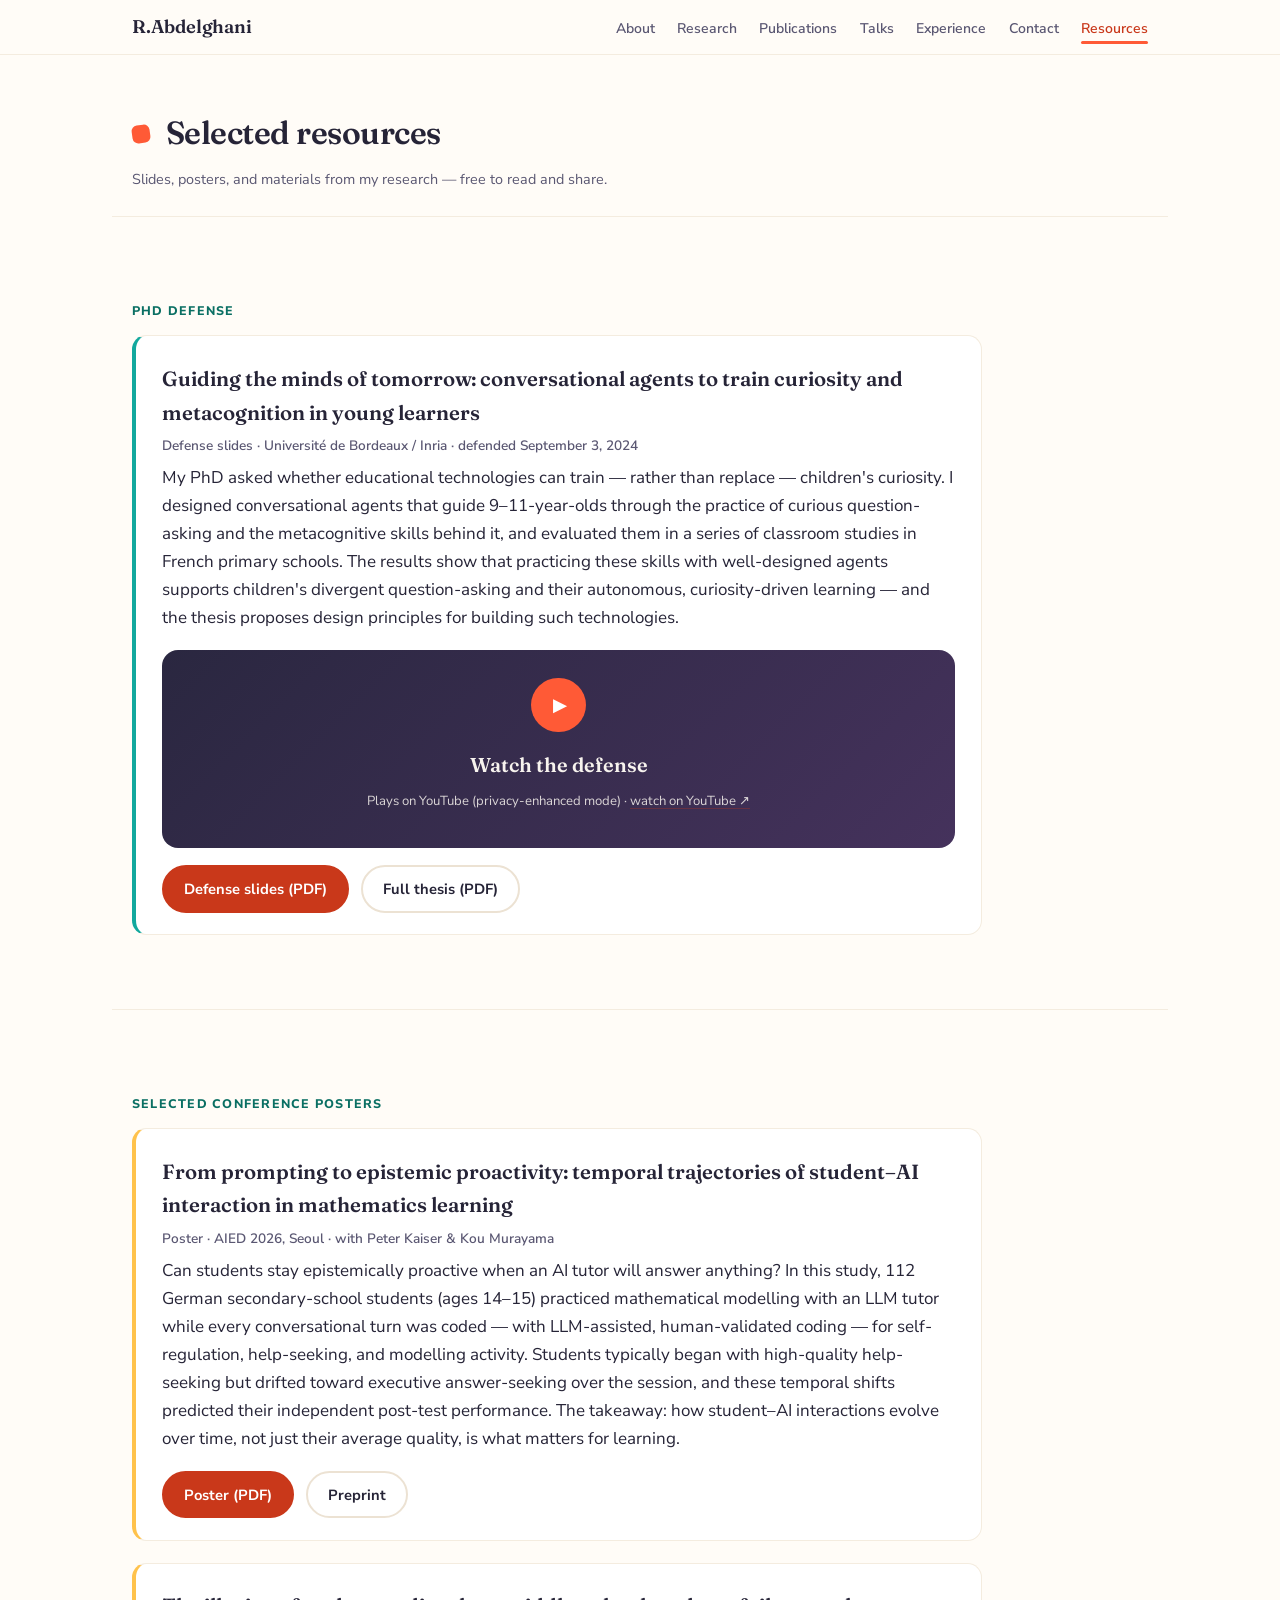
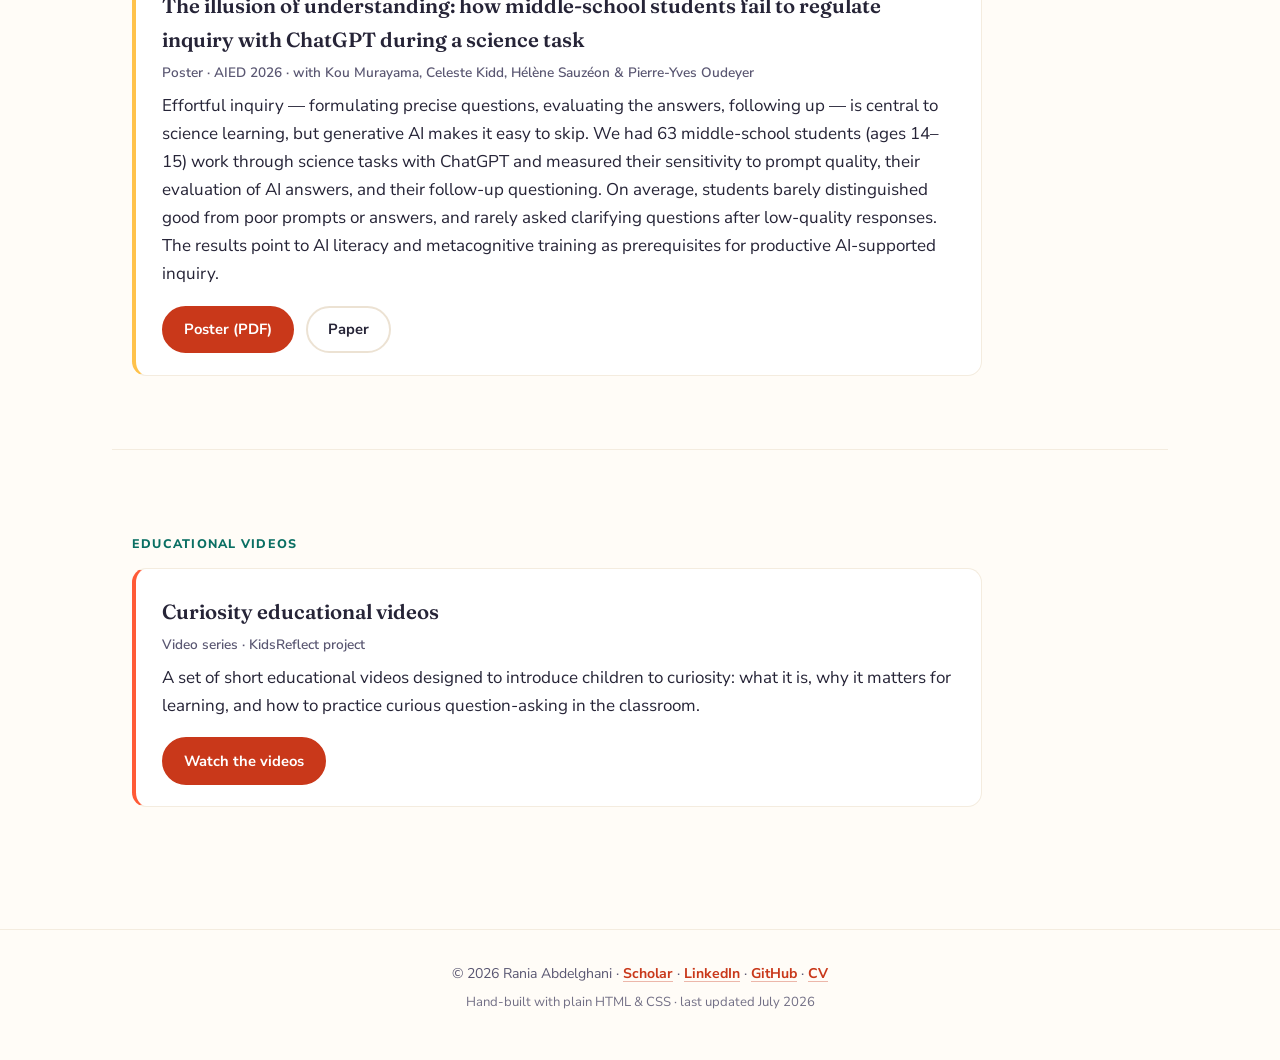
==== commit 0eea7a36: "feat: add GitHub profile link with icons on profile links Add GitHub (github.com/RaniaAbdelghani) al" ====
--- a/resources.html
+++ b/resources.html
@@ -112,6 +112,7 @@
   <p>© 2026 Rania Abdelghani ·
     <a href="https://scholar.google.com/citations?user=L5WCl5MAAAAJ">Scholar</a> ·
     <a href="https://www.linkedin.com/in/abdelghanir-rania/">LinkedIn</a> ·
+    <a href="https://github.com/RaniaAbdelghani">GitHub</a> ·
     <a href="assets/cv-rania-abdelghani.pdf">CV</a></p>
   <p class="foot-note">Hand-built with plain HTML &amp; CSS · last updated July 2026</p>
 </footer>
--- a/assets/css/style.css
+++ b/assets/css/style.css
@@ -23,6 +23,8 @@
   --teal-ink: #0a6f63;
   --sun: #ffc24b;
   --sun-soft: #ffe3a3;
+  --sun-ink: #7d5e00;      /* legible deep gold for text */
+  --sun-chip: #ffeec2;     /* soft-yellow chip fill */
 
   /* pastel picture-frame cycle — theme-tied only */
   --frame-coral: #ffc2b0;
@@ -57,6 +59,8 @@
     --teal-ink: #48d8cb;
     --sun: #ffce5f;
     --sun-soft: #ffe3a3;
+    --sun-ink: #ffd77a;
+    --sun-chip: color-mix(in srgb, var(--sun) 14%, var(--paper));
     --frame-coral: #ff9e86;
     --frame-teal: #6fd6c9;
     --frame-sun: #ffd486;
@@ -251,6 +255,8 @@
 .hero-tagline em { font-style: italic; color: var(--teal-ink); font-weight: 700; }
 
 .hero-actions { display: flex; flex-wrap: wrap; gap: .75rem; margin-bottom: 1.25rem; }
+.hero-portrait .hero-actions { margin: 1.5rem 0 0; }
+.hero-portrait .hero-actions .btn { flex: 1; text-align: center; }
 
 .btn {
   display: inline-block; font-family: var(--sans); font-size: .92rem; font-weight: 700;
@@ -273,8 +279,30 @@
 }
 
 .hero-links {
-  display: flex; gap: 1.25rem; list-style: none; margin: 0; padding: 0;
+  display: flex; flex-wrap: wrap; gap: .5rem 1.25rem; list-style: none; margin: 0; padding: 0;
   font-family: var(--sans); font-size: .9rem; font-weight: 700;
+}
+.hero-links a {
+  display: inline-flex; align-items: center; gap: .4rem;
+  text-decoration: none;
+}
+.hero-links .icon {
+  width: 1.15em; height: 1.15em; flex: none; fill: currentColor;
+  transition: transform .18s ease;
+}
+.hero-links a:hover .icon { transform: translateY(-2px) rotate(-6deg); }
+.hero-links .label {
+  text-decoration: underline;
+  text-decoration-color: color-mix(in srgb, currentColor 35%, transparent);
+}
+.hero-links a:hover .label { text-decoration-thickness: 2px; }
+.hero-links li:nth-child(1) a { color: var(--coral-ink); }  /* Email  */
+.hero-links li:nth-child(2) a { color: var(--teal-ink); }   /* LinkedIn */
+.hero-links li:nth-child(3) a { color: var(--sun-ink); }    /* Scholar */
+.hero-links li:nth-child(4) a { color: var(--ink-soft); }   /* GitHub */
+@media (prefers-reduced-motion: reduce) {
+  .hero-links .icon { transition: none; }
+  .hero-links a:hover .icon { transform: none; }
 }
 
 .hero-portrait img {
@@ -472,6 +500,11 @@
   padding: .18rem .5rem; border-radius: 999px; justify-self: start; margin-top: .05rem;
 }
 .timeline div { font-family: var(--sans); font-size: .93rem; line-height: 1.5; }
+
+/* Experience & Education leans yellow, matching its section marker */
+#experience .subhead { color: var(--sun-ink); }
+#experience .tl-when { color: var(--sun-ink); background: var(--sun-chip); }
+#experience .timeline li::before { background: var(--sun); }
 
 /* ---------- resources page ---------- */
 
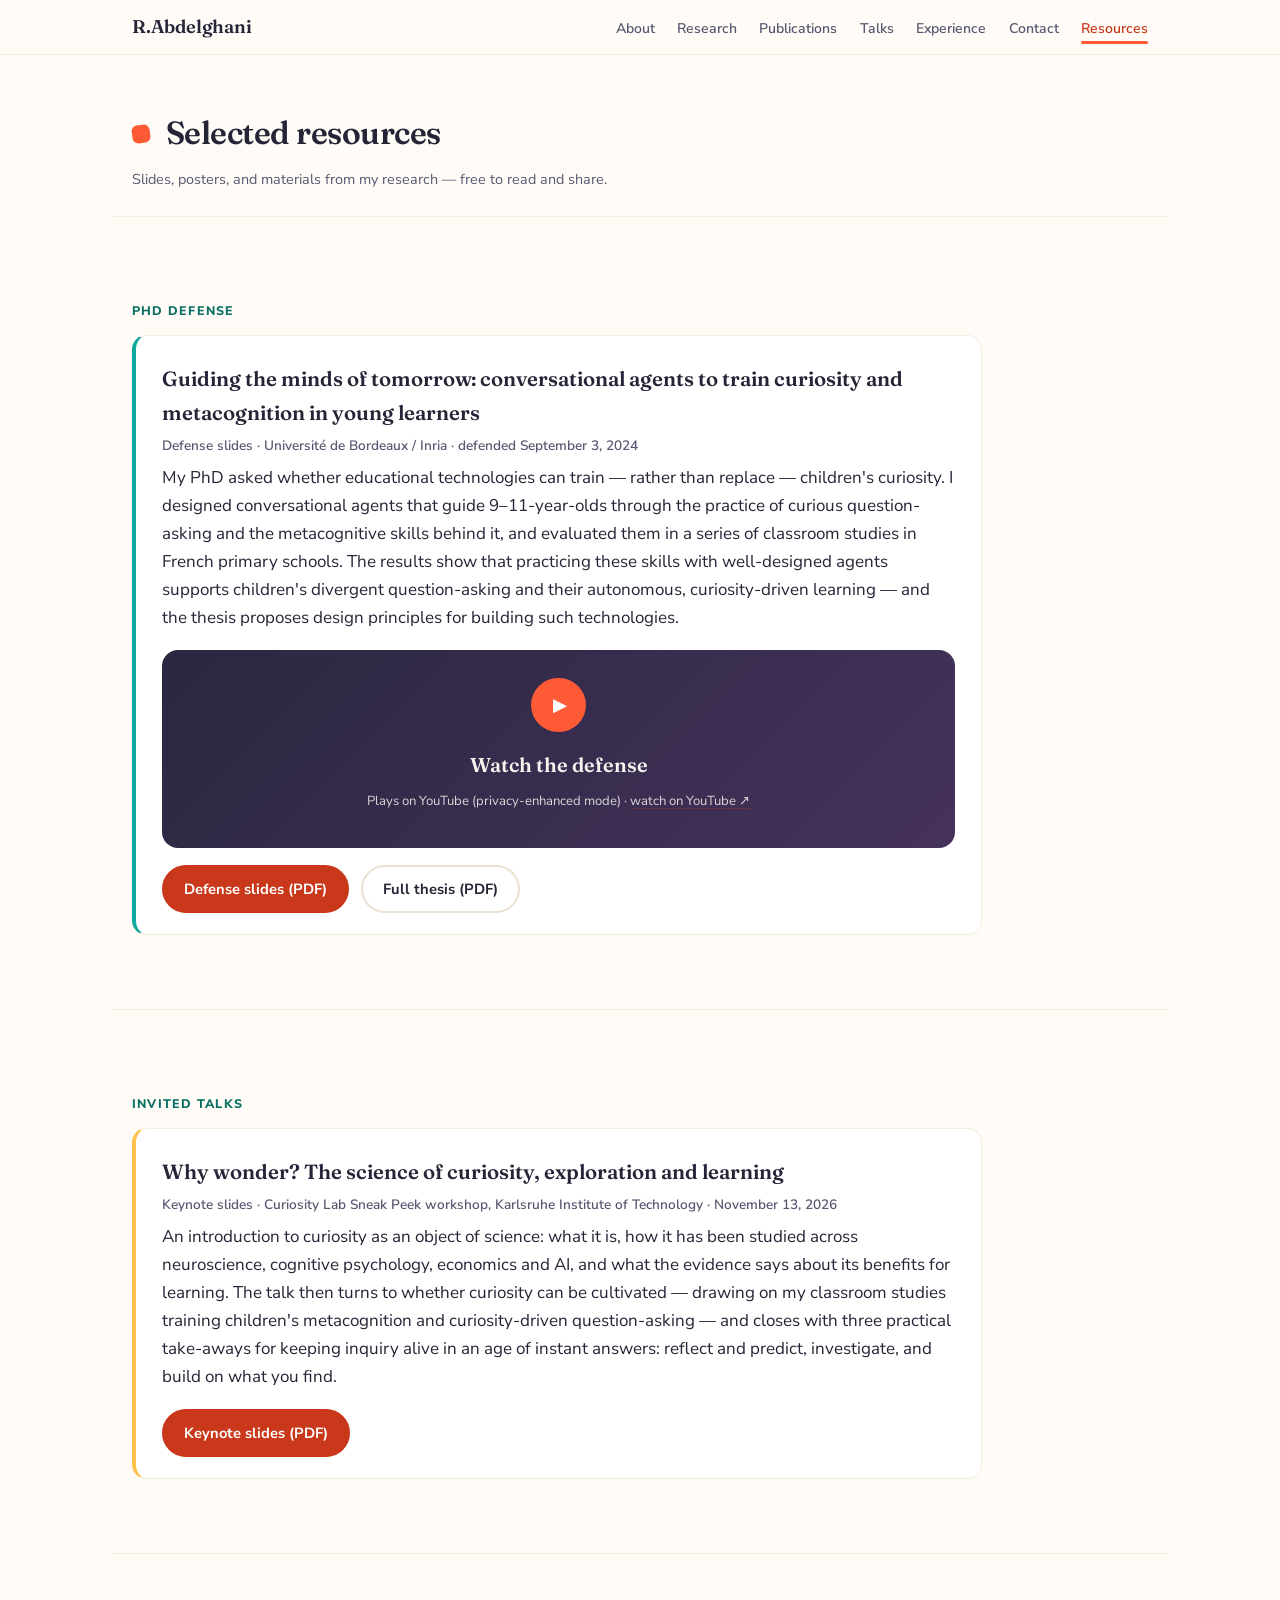
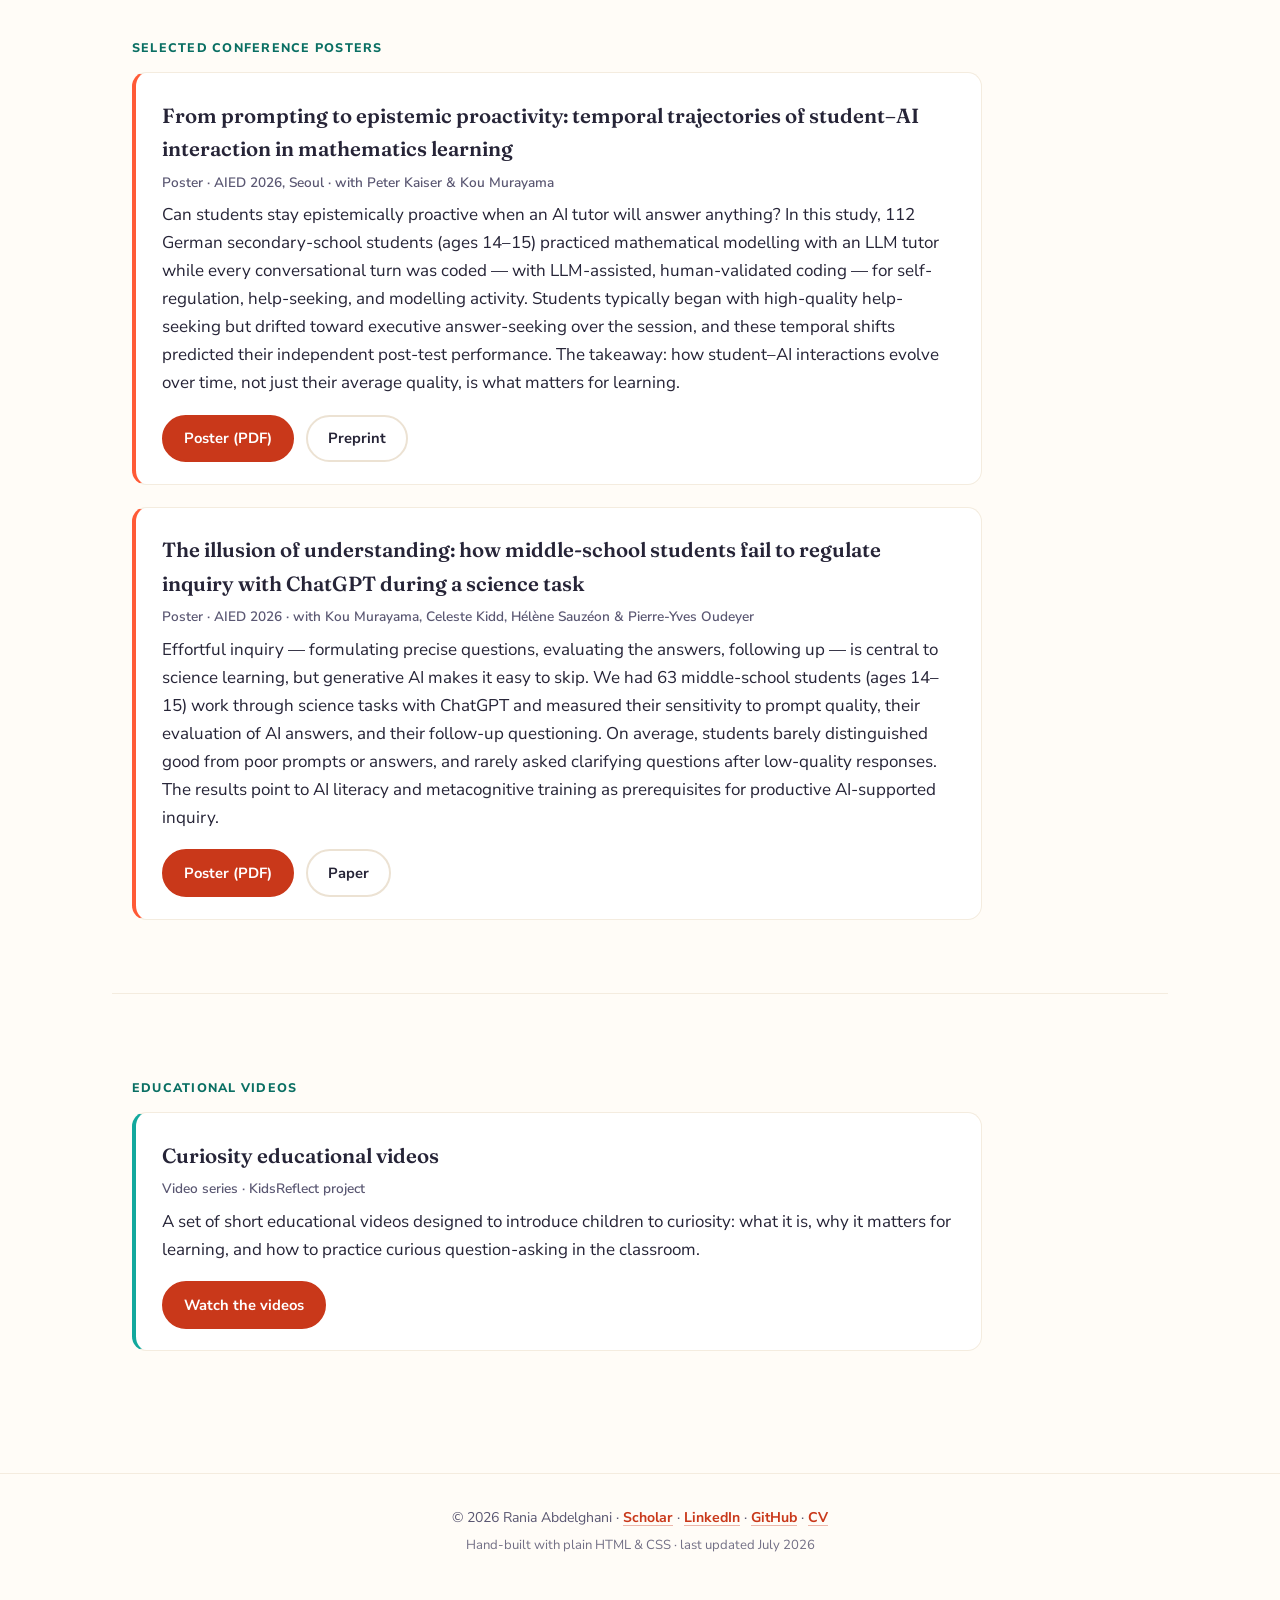
==== commit fa641cbb: "content: add KIT curiosity keynote to talks and resources Add an "Invited talks" subsection to the T" ====
--- a/resources.html
+++ b/resources.html
@@ -4,11 +4,11 @@
 <meta charset="utf-8">
 <meta name="viewport" content="width=device-width, initial-scale=1">
 <title>Resources — Rania Abdelghani</title>
-<meta name="description" content="Selected resources by Rania Abdelghani: PhD defense slides, conference posters, and educational videos on curiosity and learning with AI.">
+<meta name="description" content="Selected resources by Rania Abdelghani: PhD defense slides, invited talk slides, conference posters, and educational videos on curiosity and learning with AI.">
 <link rel="canonical" href="https://raniaabdelghani.github.io/resources.html">
 <meta property="og:type" content="website">
 <meta property="og:title" content="Resources — Rania Abdelghani">
-<meta property="og:description" content="PhD defense slides, conference posters, and educational videos on curiosity and learning with AI.">
+<meta property="og:description" content="PhD defense slides, invited talk slides, conference posters, and educational videos on curiosity and learning with AI.">
 <meta property="og:url" content="https://raniaabdelghani.github.io/resources.html">
 <link rel="icon" href="data:image/svg+xml,%3Csvg xmlns='http://www.w3.org/2000/svg' viewBox='0 0 100 100'%3E%3Ctext y='.9em' font-size='90'%3E%E2%9D%94%3C/text%3E%3C/svg%3E">
 <link rel="preconnect" href="https://fonts.googleapis.com">
@@ -68,6 +68,19 @@
     </article>
   </section>
 
+  <!-- ============ INVITED TALKS ============ -->
+  <section class="section">
+    <h3 class="subhead">Invited talks</h3>
+    <article class="resource">
+      <h3>Why wonder? The science of curiosity, exploration and learning</h3>
+      <p class="resource-meta">Keynote slides · Curiosity Lab Sneak Peek workshop, Karlsruhe Institute of Technology · November 13, 2026</p>
+      <p>An introduction to curiosity as an object of science: what it is, how it has been studied across neuroscience, cognitive psychology, economics and AI, and what the evidence says about its benefits for learning. The talk then turns to whether curiosity can be cultivated — drawing on my classroom studies training children's metacognition and curiosity-driven question-asking — and closes with three practical take-aways for keeping inquiry alive in an age of instant answers: reflect and predict, investigate, and build on what you find.</p>
+      <div class="resource-actions">
+        <a class="btn btn-primary" href="assets/talk-slides-kit-why-wonder.pdf">Keynote slides (PDF)</a>
+      </div>
+    </article>
+  </section>
+
   <!-- ============ POSTERS ============ -->
   <section class="section">
     <h3 class="subhead">Selected conference posters</h3>
--- a/assets/css/style.css
+++ b/assets/css/style.css
@@ -241,6 +241,10 @@
   letter-spacing: -.02em;
   margin: 0 0 1.3rem;
 }
+.hero h1 .h1-suffix {
+  font-size: .52em; font-weight: 500; letter-spacing: -.01em;
+  color: var(--ink-soft); white-space: nowrap;
+}
 .hero h1::after {
   content: ""; position: absolute; left: -.02em; right: -.02em; bottom: -.22em;
   height: .34em; background: var(--swoosh) no-repeat; background-size: 100% 100%;
@@ -423,13 +427,6 @@
 
 .pub-meta { margin: 0; font-family: var(--sans); font-size: .85rem; color: var(--ink-soft); }
 .pub-meta .me { font-weight: 800; color: var(--ink); }
-
-.pub-selected .pub-title::after {
-  content: "★"; color: var(--sun); font-size: .85em; margin-left: .45em;
-  vertical-align: .12em;
-  text-shadow: 0 0 1px color-mix(in srgb, var(--coral) 60%, transparent);
-}
-@media (prefers-color-scheme: dark) { .pub-selected .pub-title::after { text-shadow: none; } }
 
 /* ---------- talks / video ---------- */
 
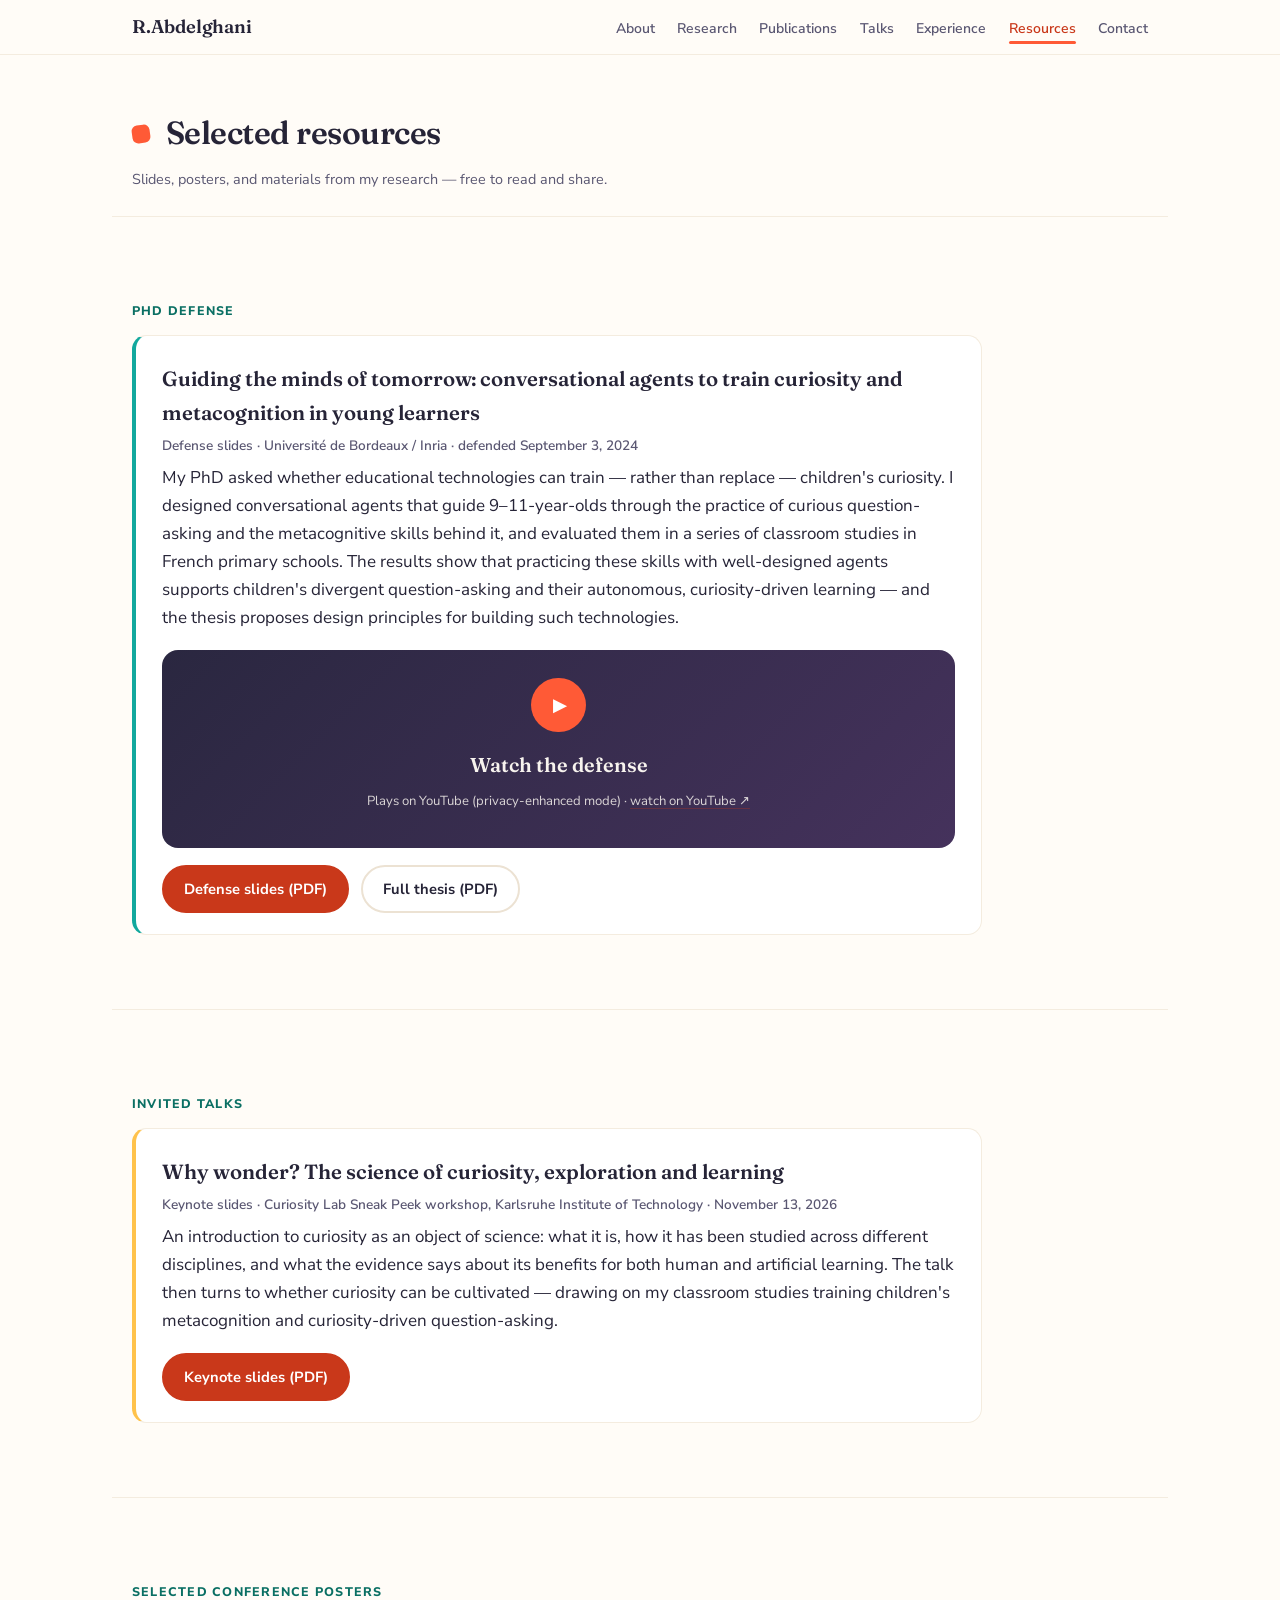
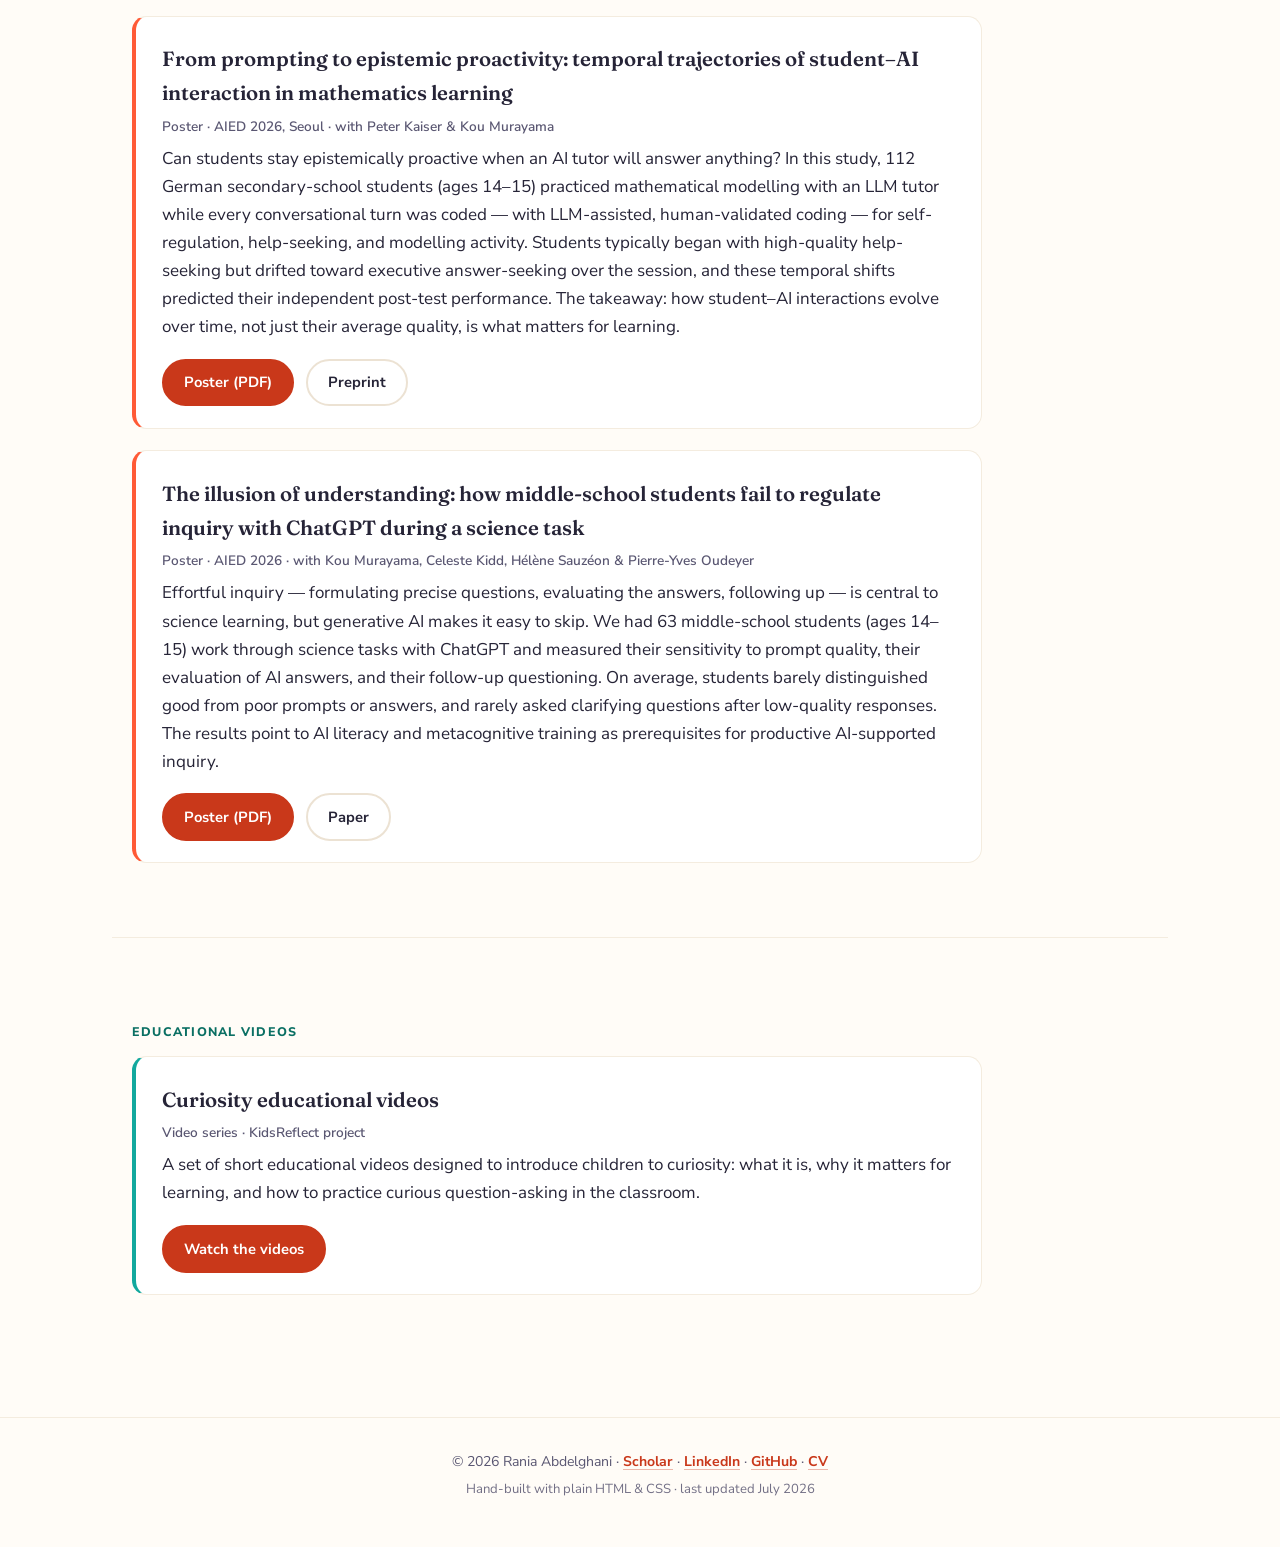
==== commit 9b0425d6: "content: reword keynote blurb and move Contact to end of nav" ====
--- a/resources.html
+++ b/resources.html
@@ -33,8 +33,8 @@
       <li><a href="index.html#publications">Publications</a></li>
       <li><a href="index.html#talks">Talks</a></li>
       <li><a href="index.html#experience">Experience</a></li>
+      <li><a href="resources.html" class="active" aria-current="page">Resources</a></li>
       <li><a href="index.html#contact">Contact</a></li>
-      <li><a href="resources.html" class="active" aria-current="page">Resources</a></li>
     </ul>
   </nav>
 </header>
@@ -74,7 +74,7 @@
     <article class="resource">
       <h3>Why wonder? The science of curiosity, exploration and learning</h3>
       <p class="resource-meta">Keynote slides · Curiosity Lab Sneak Peek workshop, Karlsruhe Institute of Technology · November 13, 2026</p>
-      <p>An introduction to curiosity as an object of science: what it is, how it has been studied across neuroscience, cognitive psychology, economics and AI, and what the evidence says about its benefits for learning. The talk then turns to whether curiosity can be cultivated — drawing on my classroom studies training children's metacognition and curiosity-driven question-asking — and closes with three practical take-aways for keeping inquiry alive in an age of instant answers: reflect and predict, investigate, and build on what you find.</p>
+      <p>An introduction to curiosity as an object of science: what it is, how it has been studied across different disciplines, and what the evidence says about its benefits for both human and artificial learning. The talk then turns to whether curiosity can be cultivated — drawing on my classroom studies training children's metacognition and curiosity-driven question-asking.</p>
       <div class="resource-actions">
         <a class="btn btn-primary" href="assets/talk-slides-kit-why-wonder.pdf">Keynote slides (PDF)</a>
       </div>
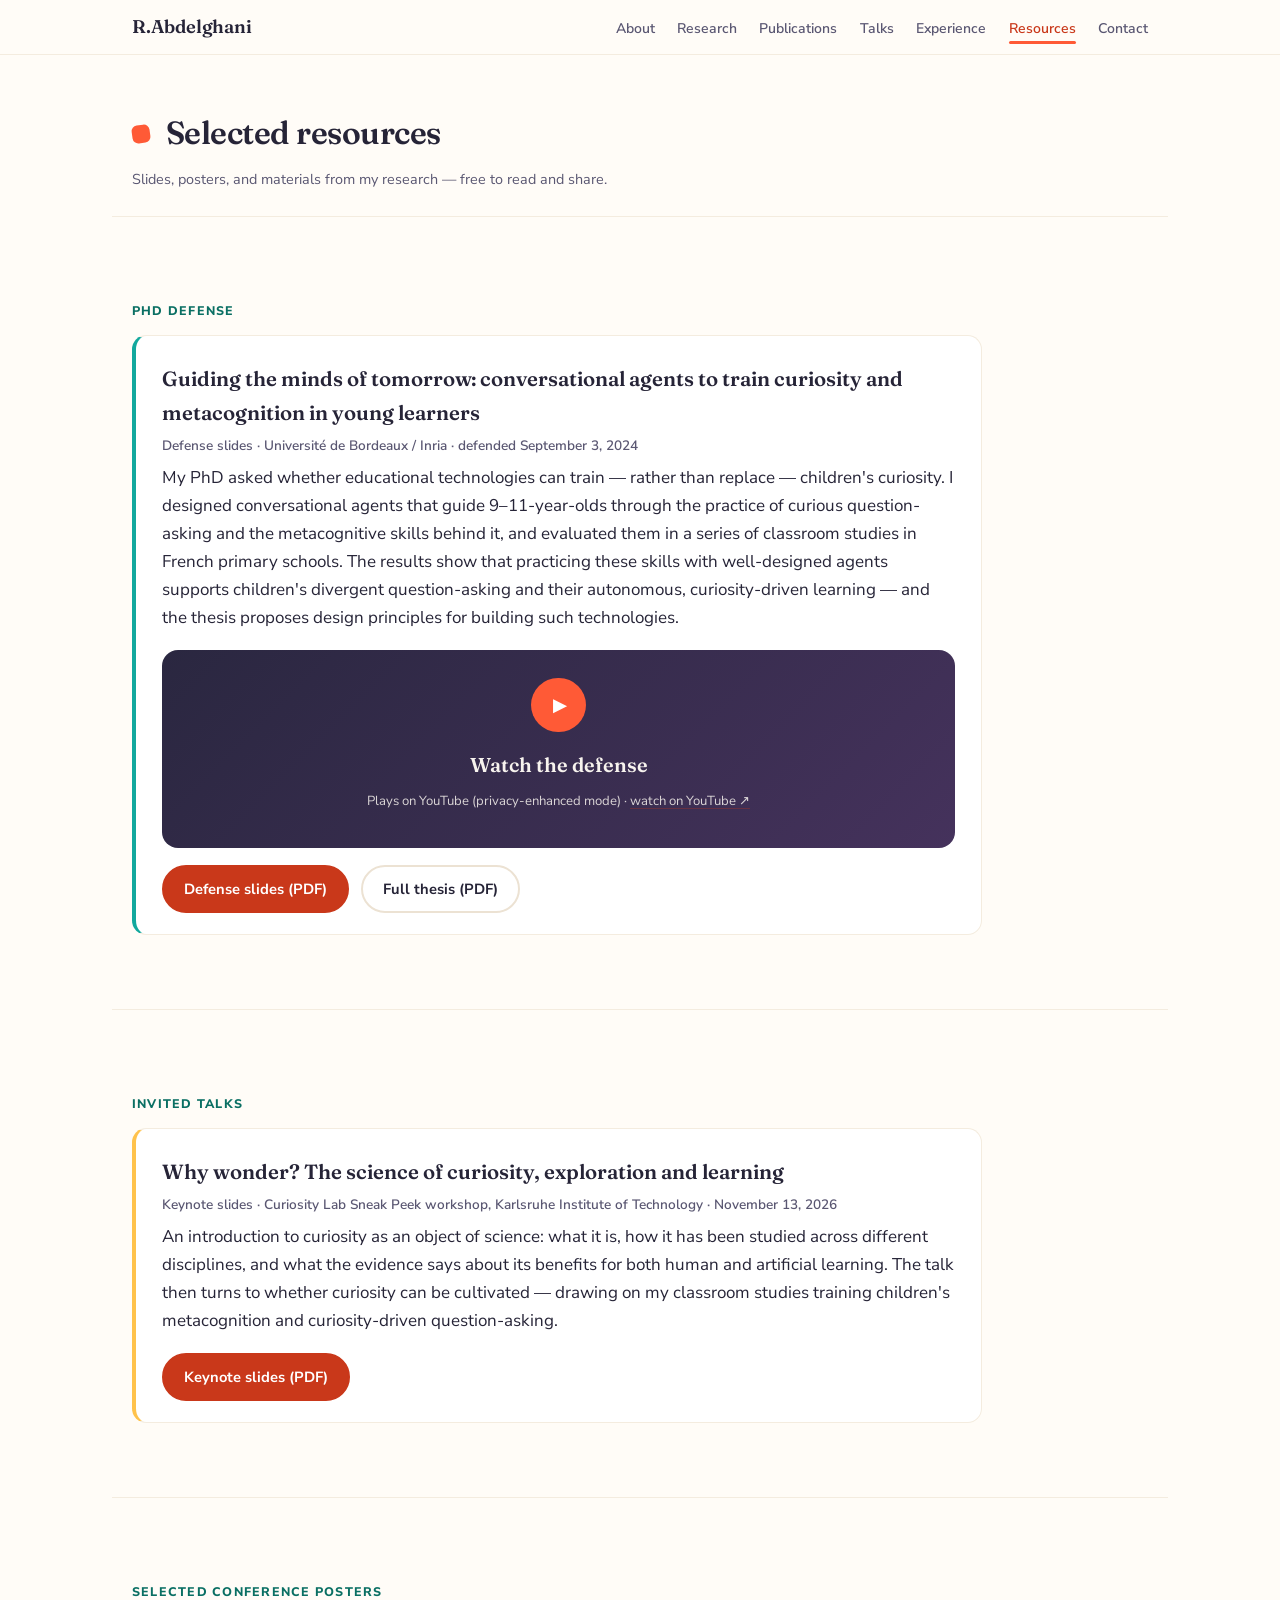
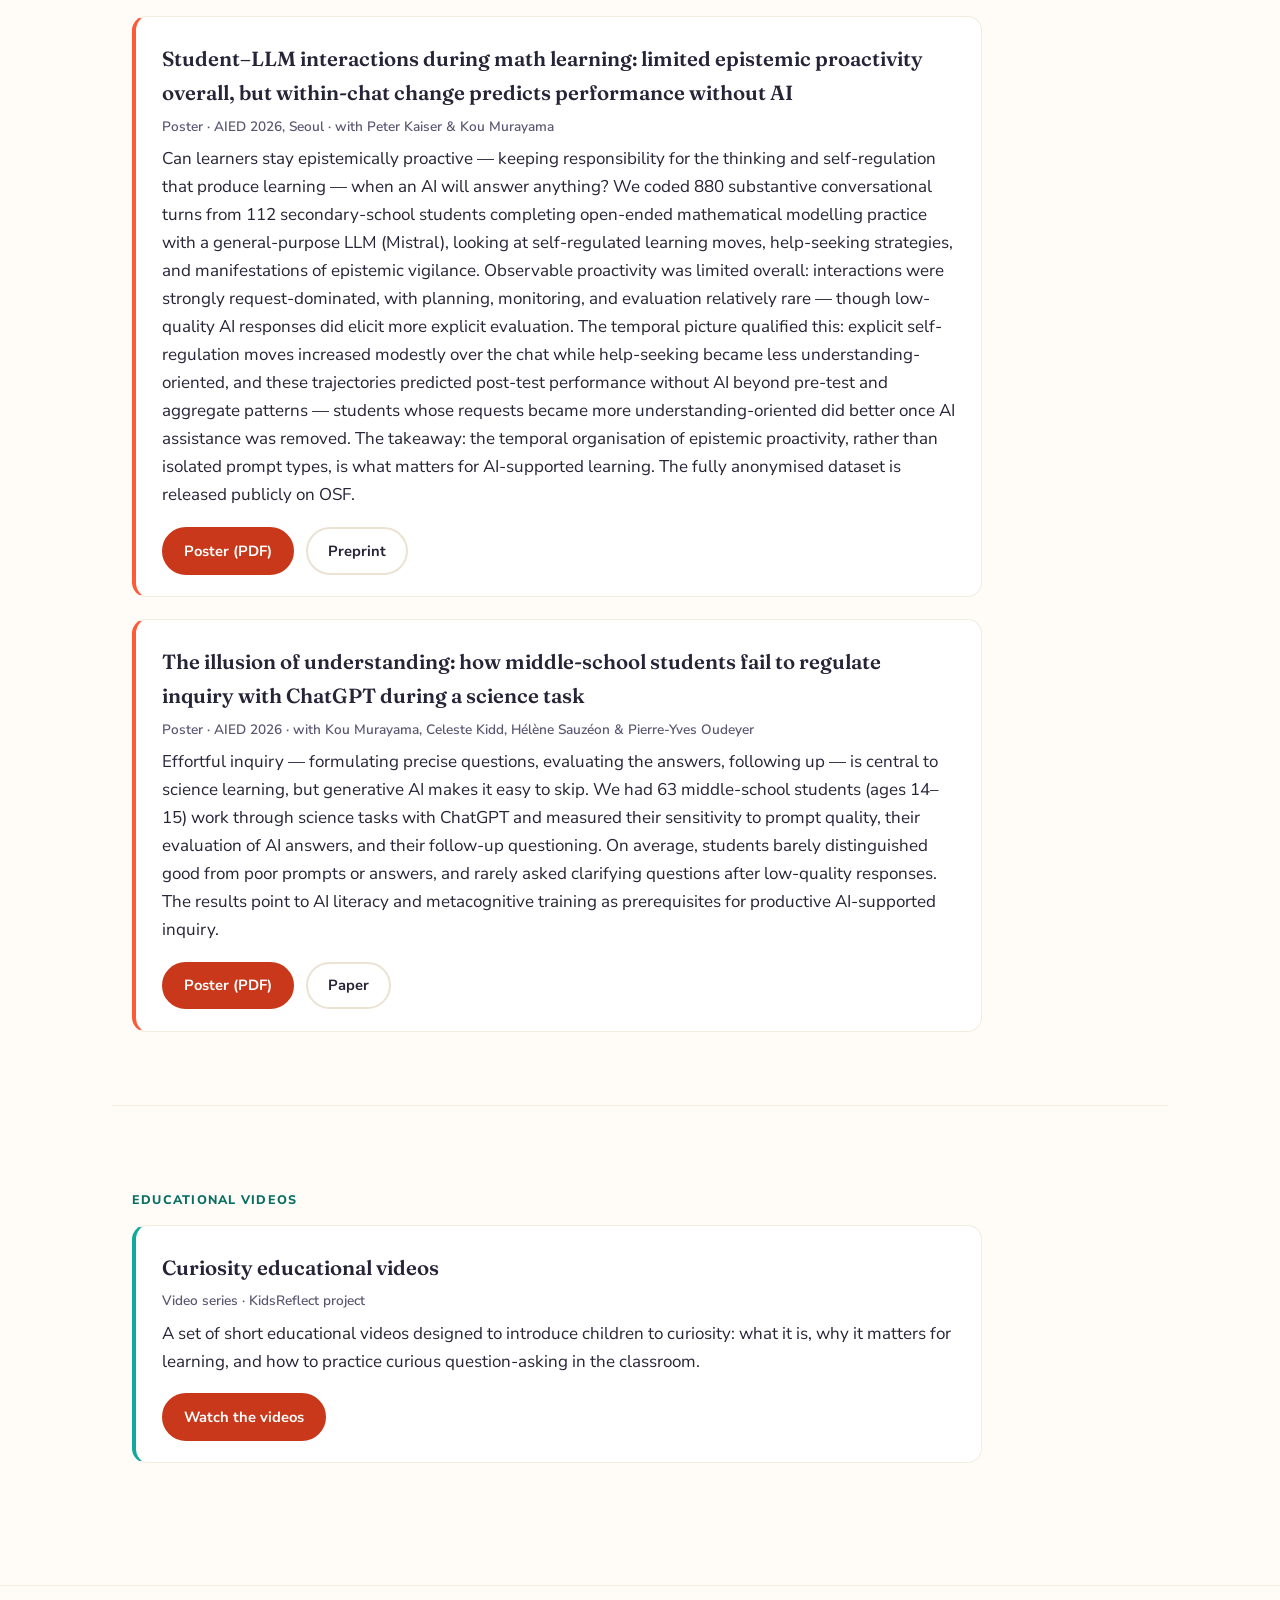
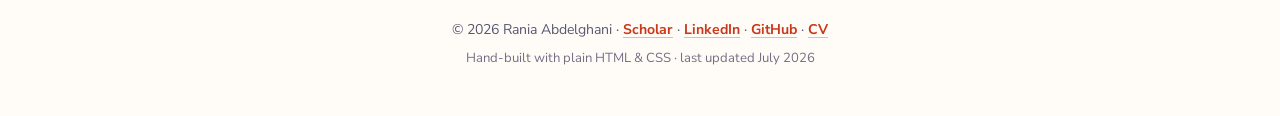
==== commit 8fee4d6e: "content: update epistemic proactivity preprint to arXiv:2610.38950 New title, abstract-based blurb, " ====
--- a/resources.html
+++ b/resources.html
@@ -86,12 +86,12 @@
     <h3 class="subhead">Selected conference posters</h3>
 
     <article class="resource">
-      <h3>From prompting to epistemic proactivity: temporal trajectories of student–AI interaction in mathematics learning</h3>
+      <h3>Student–LLM interactions during math learning: limited epistemic proactivity overall, but within-chat change predicts performance without AI</h3>
       <p class="resource-meta">Poster · AIED 2026, Seoul · with Peter Kaiser &amp; Kou Murayama</p>
-      <p>Can students stay epistemically proactive when an AI tutor will answer anything? In this study, 112 German secondary-school students (ages 14–15) practiced mathematical modelling with an LLM tutor while every conversational turn was coded — with LLM-assisted, human-validated coding — for self-regulation, help-seeking, and modelling activity. Students typically began with high-quality help-seeking but drifted toward executive answer-seeking over the session, and these temporal shifts predicted their independent post-test performance. The takeaway: how student–AI interactions evolve over time, not just their average quality, is what matters for learning.</p>
+      <p>Can learners stay epistemically proactive — keeping responsibility for the thinking and self-regulation that produce learning — when an AI will answer anything? We coded 880 substantive conversational turns from 112 secondary-school students completing open-ended mathematical modelling practice with a general-purpose LLM (Mistral), looking at self-regulated learning moves, help-seeking strategies, and manifestations of epistemic vigilance. Observable proactivity was limited overall: interactions were strongly request-dominated, with planning, monitoring, and evaluation relatively rare — though low-quality AI responses did elicit more explicit evaluation. The temporal picture qualified this: explicit self-regulation moves increased modestly over the chat while help-seeking became less understanding-oriented, and these trajectories predicted post-test performance without AI beyond pre-test and aggregate patterns — students whose requests became more understanding-oriented did better once AI assistance was removed. The takeaway: the temporal organisation of epistemic proactivity, rather than isolated prompt types, is what matters for AI-supported learning. The fully anonymised dataset is released publicly on OSF.</p>
       <div class="resource-actions">
         <a class="btn btn-primary" href="assets/poster-aied2026-epistemic-proactivity.pdf">Poster (PDF)</a>
-        <a class="btn" href="https://doi.org/10.48550/arXiv.2606.28472">Preprint</a>
+        <a class="btn" href="https://arxiv.org/abs/2610.38950">Preprint</a>
       </div>
     </article>
 
